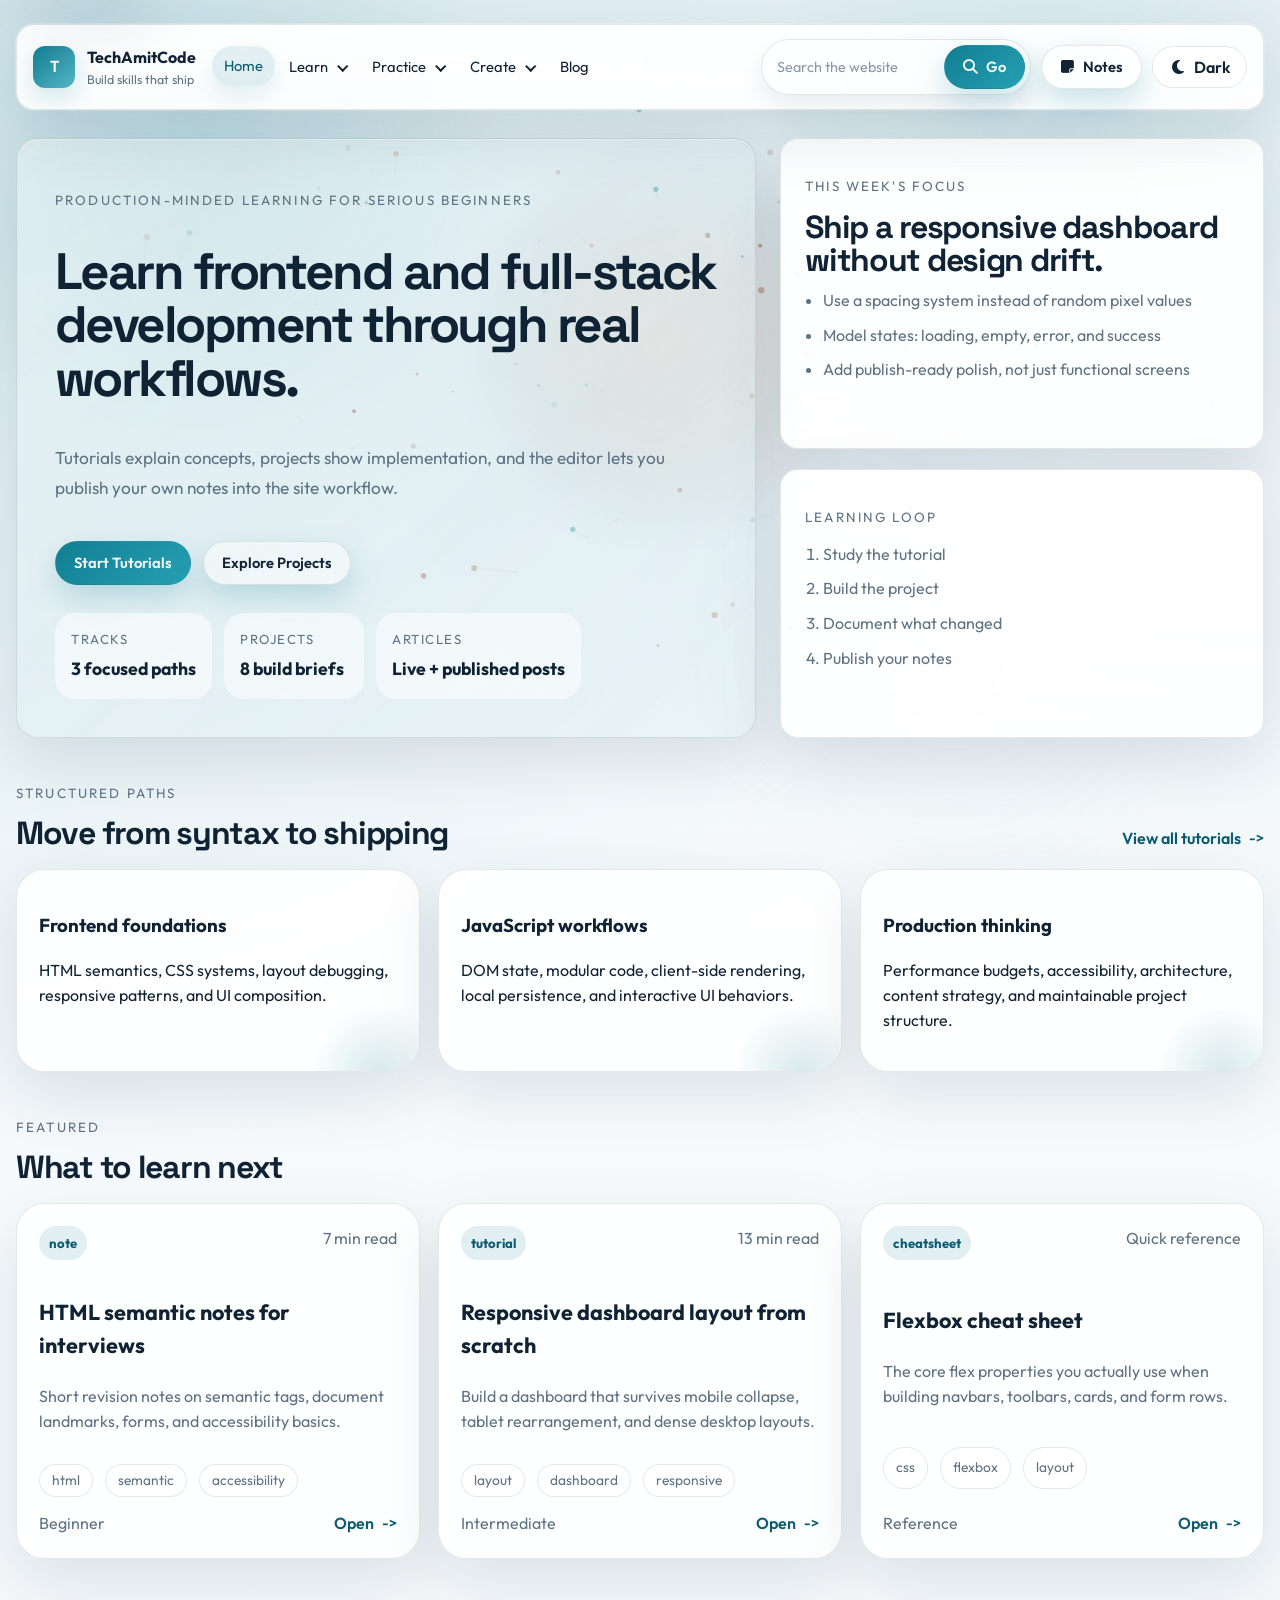
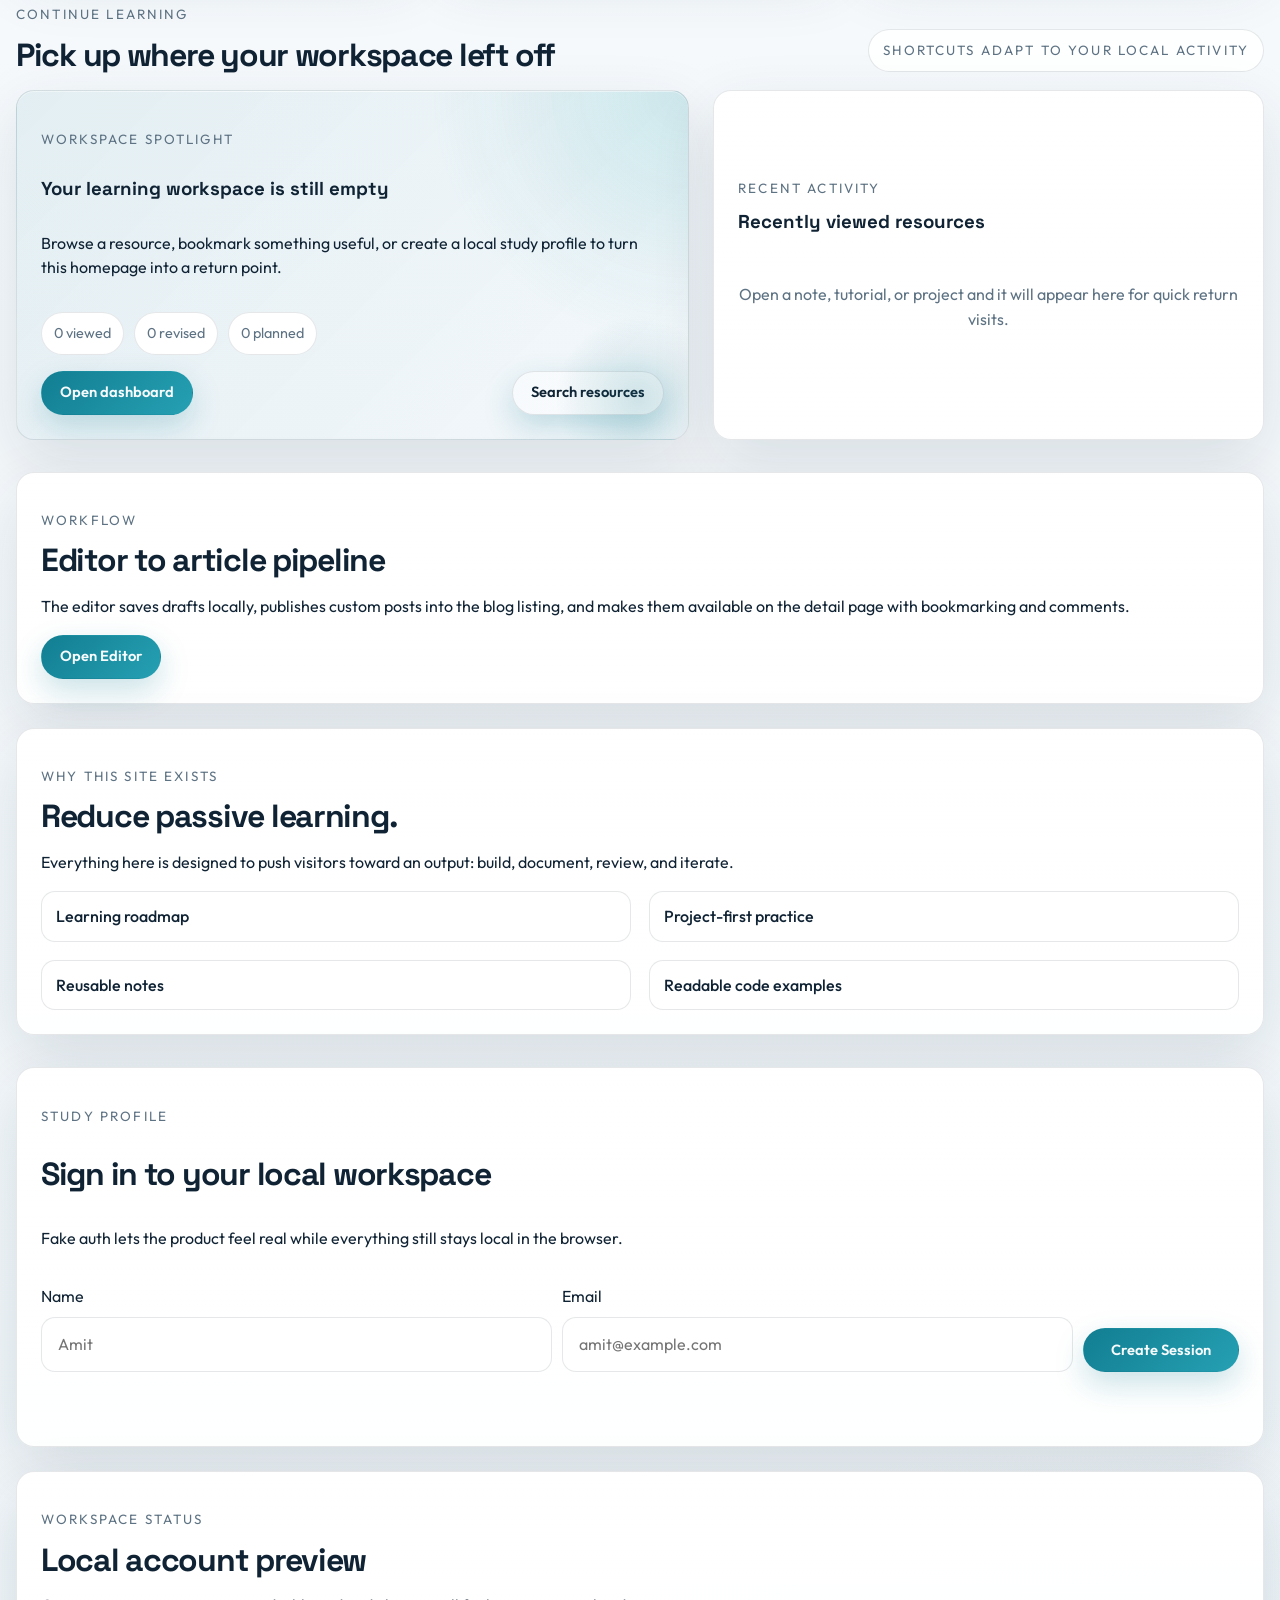
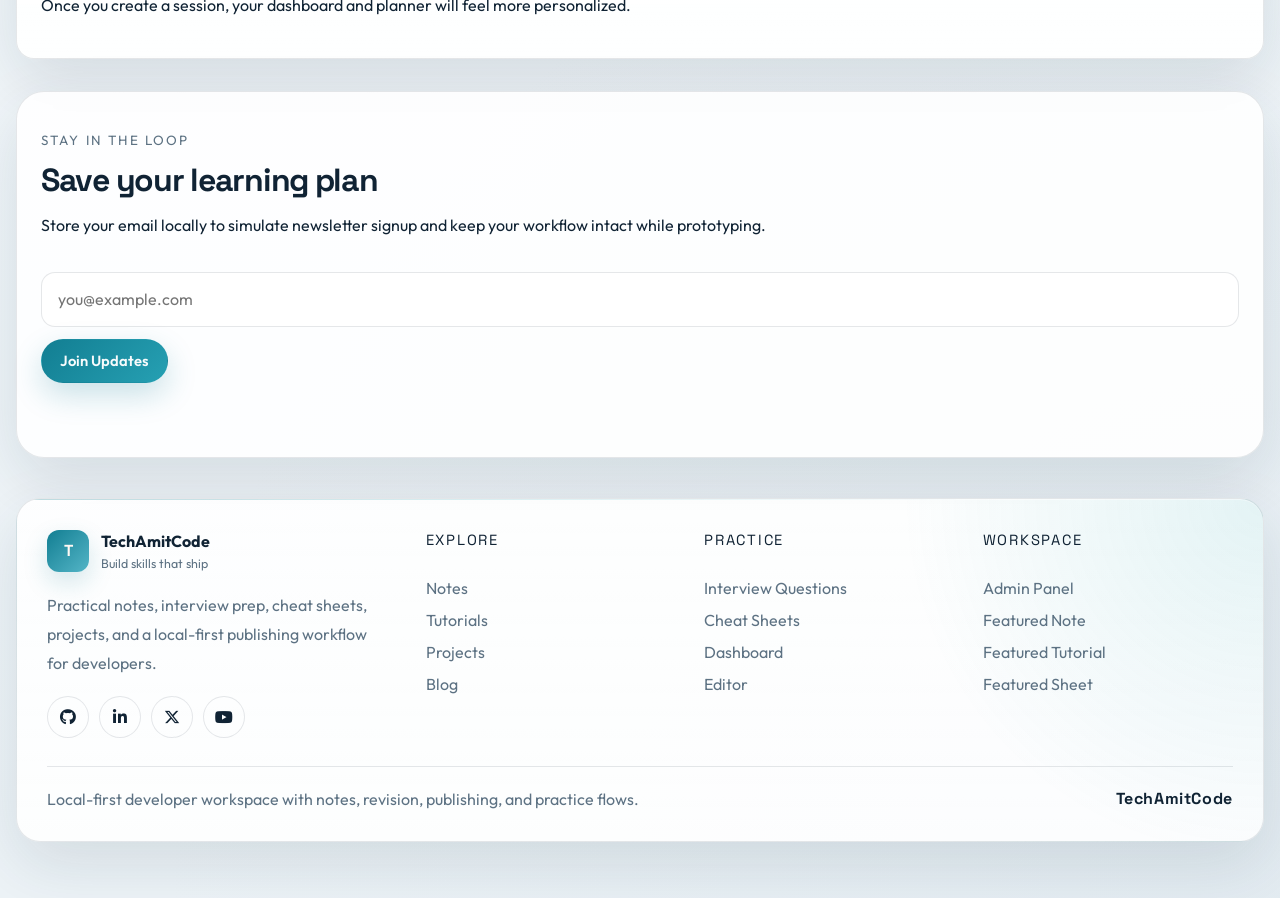
==== index.html @ ec41cb29 "update message" ====
<!DOCTYPE html>
<html lang="en">
<head>
  <meta charset="UTF-8">
  <meta name="viewport" content="width=device-width, initial-scale=1.0">
  <title>TechAmitCode | Practical Web Development Learning Hub</title>
  <meta
    name="description"
    content="TechAmitCode helps aspiring developers learn frontend and full-stack workflows through tutorials, production-style projects, and practical blog posts."
  >
  <meta name="color-scheme" content="light dark">
  <meta name="theme-color" content="#0f7c90">
  <meta property="og:site_name" content="TechAmitCode">
  <meta property="og:title" content="TechAmitCode | Practical Web Development Learning Hub">
  <meta property="og:description" content="TechAmitCode helps aspiring developers learn frontend and full-stack workflows through tutorials, production-style projects, and practical blog posts.">
  <meta property="og:type" content="website">
  <meta name="twitter:card" content="summary_large_image">
  <link rel="icon" type="image/svg+xml" href="favicon.svg">
  <link rel="preconnect" href="https://fonts.googleapis.com">
  <link rel="preconnect" href="https://fonts.gstatic.com" crossorigin>
  <link
    href="https://fonts.googleapis.com/css2?family=Outfit:wght@400;500;600;700;800&family=Space+Grotesk:wght@500;700&display=swap"
    rel="stylesheet"
  >
  <link rel="stylesheet" href="css/style.css">
</head>
<body data-page="home">
  <div class="home-aurora" aria-hidden="true"></div>
  <canvas class="home-particles" id="homeParticles" aria-hidden="true"></canvas>
  <div class="site-shell">
    <header class="site-header">
      <a class="brand" href="index.html">
        <span class="brand-mark">T</span>
        <span>
          <strong>TechAmitCode</strong>
          <small>Build skills that ship</small>
        </span>
      </a>

      <button class="nav-toggle" id="navToggle" type="button" aria-expanded="false" aria-controls="siteNav">
        <span></span>
        <span></span>
        <span></span>
      </button>

      <div class="nav-drawer">
        <nav class="site-nav" id="siteNav" aria-label="Primary">
          <a class="nav-link" href="index.html" data-nav="home">Home</a>
          <div class="nav-group" data-nav-group="learn">
            <button class="nav-parent" type="button" data-nav-parent="learn" aria-expanded="false">
              <span>Learn</span>
              <span class="nav-caret"></span>
            </button>
            <div class="nav-submenu">
              <a class="nav-sublink" href="notes.html" data-nav="notes">Notes</a>
              <a class="nav-sublink" href="tutorials.html" data-nav="tutorials">Tutorials</a>
              <a class="nav-sublink" href="cheatsheets.html" data-nav="cheatsheets">Cheat Sheets</a>
            </div>
          </div>
          <div class="nav-group" data-nav-group="practice">
            <button class="nav-parent" type="button" data-nav-parent="practice" aria-expanded="false">
              <span>Practice</span>
              <span class="nav-caret"></span>
            </button>
            <div class="nav-submenu">
              <a class="nav-sublink" href="interview.html" data-nav="interview">Interview</a>
              <a class="nav-sublink" href="projects.html" data-nav="projects">Projects</a>
            </div>
          </div>
          <div class="nav-group" data-nav-group="create">
            <button class="nav-parent" type="button" data-nav-parent="create" aria-expanded="false">
              <span>Create</span>
              <span class="nav-caret"></span>
            </button>
            <div class="nav-submenu">
              <a class="nav-sublink" href="writing.html" data-nav="editor">Editor</a>
            </div>
          </div>
          <a class="nav-link" href="blog.html" data-nav="blog">Blog</a>
        </nav>

        <form class="global-search" action="search.html" method="get" role="search">
          <input class="global-search-input" type="search" name="q" placeholder="Search the website" aria-label="Search entire website">
          <button class="button global-search-submit" type="submit">Search</button>
        </form>
        <div class="header-actions">
          <a class="button button-ghost" href="notes.html">Notes</a>
          <button class="theme-toggle" id="themeToggle" type="button" aria-label="Toggle color theme">Theme</button>
        </div>
      </div>
    </header>

    <main id="mainContent">
      <section class="hero-panel">
        <div class="hero-copy">
          <p class="eyebrow">Production-minded learning for serious beginners</p>
          <h1>Learn frontend and full-stack development through real workflows.</h1>
          <p class="hero-text">
            Tutorials explain concepts, projects show implementation, and the editor lets you publish your own notes into the site workflow.
          </p>
          <div class="hero-actions">
            <a class="button" href="tutorials.html">Start Tutorials</a>
            <a class="button button-ghost" href="projects.html">Explore Projects</a>
          </div>
          <dl class="hero-stats">
            <div>
              <dt>Tracks</dt>
              <dd>3 focused paths</dd>
            </div>
            <div>
              <dt>Projects</dt>
              <dd>8 build briefs</dd>
            </div>
            <div>
              <dt>Articles</dt>
              <dd>Live + published posts</dd>
            </div>
          </dl>
        </div>

        <aside class="hero-side">
          <div class="surface stack-sm">
            <p class="eyebrow">This week's focus</p>
            <h2>Ship a responsive dashboard without design drift.</h2>
            <ul class="check-list">
              <li>Use a spacing system instead of random pixel values</li>
              <li>Model states: loading, empty, error, and success</li>
              <li>Add publish-ready polish, not just functional screens</li>
            </ul>
          </div>
          <div class="surface timeline-card">
            <p class="eyebrow">Learning loop</p>
            <ol class="timeline">
              <li>Study the tutorial</li>
              <li>Build the project</li>
              <li>Document what changed</li>
              <li>Publish your notes</li>
            </ol>
          </div>
        </aside>
      </section>

      <section class="section">
        <div class="section-heading">
          <div>
            <p class="eyebrow">Structured paths</p>
            <h2>Move from syntax to shipping</h2>
          </div>
          <a class="text-link" href="tutorials.html">View all tutorials</a>
        </div>
        <div class="feature-grid">
          <article class="feature-card">
            <h3>Frontend foundations</h3>
            <p>HTML semantics, CSS systems, layout debugging, responsive patterns, and UI composition.</p>
          </article>
          <article class="feature-card">
            <h3>JavaScript workflows</h3>
            <p>DOM state, modular code, client-side rendering, local persistence, and interactive UI behaviors.</p>
          </article>
          <article class="feature-card">
            <h3>Production thinking</h3>
            <p>Performance budgets, accessibility, architecture, content strategy, and maintainable project structure.</p>
          </article>
        </div>
      </section>

      <section class="section">
        <div class="section-heading">
          <div>
            <p class="eyebrow">Featured</p>
            <h2>What to learn next</h2>
          </div>
        </div>
        <div class="content-grid" id="featuredContent"></div>
      </section>

      <section class="section workspace-section">
        <div class="section-heading">
          <div>
            <p class="eyebrow">Continue learning</p>
            <h2>Pick up where your workspace left off</h2>
          </div>
          <div class="status-pill">Shortcuts adapt to your local activity</div>
        </div>
        <div class="workspace-grid">
          <article class="surface workspace-spotlight" id="homeWorkspaceSpotlight">
            <p class="eyebrow">Workspace spotlight</p>
            <h3>Set up your study profile to unlock faster routes</h3>
            <p>Your recent views, saved resources, and revision plan will show up here after you start using the site.</p>
            <div class="hero-actions">
              <a class="button" href="dashboard.html">Open Dashboard</a>
              <a class="button button-ghost" href="search.html">Search Resources</a>
            </div>
          </article>
          <article class="surface workspace-list-panel">
            <div class="section-heading section-heading-compact">
              <div>
                <p class="eyebrow">Recent activity</p>
                <h3>Recently viewed resources</h3>
              </div>
            </div>
            <div class="resource-list" id="homeRecentList">
              <p class="empty-state">Open a note, tutorial, or project and it will appear here for quick return visits.</p>
            </div>
          </article>
        </div>
      </section>

      <section class="section split-panel">
        <div class="surface">
          <p class="eyebrow">Workflow</p>
          <h2>Editor to article pipeline</h2>
          <p>
            The editor saves drafts locally, publishes custom posts into the blog listing, and makes them available on the detail page with bookmarking and comments.
          </p>
          <a class="button" href="writing.html">Open Editor</a>
        </div>
        <div class="surface">
          <p class="eyebrow">Why this site exists</p>
          <h2>Reduce passive learning.</h2>
          <p>
            Everything here is designed to push visitors toward an output: build, document, review, and iterate.
          </p>
          <div class="mini-grid">
            <span>Learning roadmap</span>
            <span>Project-first practice</span>
            <span>Reusable notes</span>
            <span>Readable code examples</span>
          </div>
        </div>
      </section>

      <section class="section split-panel">
        <div class="surface auth-panel">
          <p class="eyebrow">Study profile</p>
          <h2>Sign in to your local workspace</h2>
          <p>Fake auth lets the product feel real while everything still stays local in the browser.</p>
          <form class="profile-form" id="authForm">
            <label>
              <span>Name</span>
              <input id="authNameInput" type="text" placeholder="Amit">
            </label>
            <label>
              <span>Email</span>
              <input id="authEmailInput" type="email" placeholder="amit@example.com">
            </label>
            <button class="button" type="submit">Create Session</button>
          </form>
          <p class="form-message" id="authMessage" aria-live="polite"></p>
        </div>

        <div class="surface" id="authSummaryCard">
          <p class="eyebrow">Workspace status</p>
          <h2>Local account preview</h2>
          <p>Once you create a session, your dashboard and planner will feel more personalized.</p>
        </div>
      </section>

      <section class="section">
        <div class="newsletter surface">
          <div>
            <p class="eyebrow">Stay in the loop</p>
            <h2>Save your learning plan</h2>
            <p>Store your email locally to simulate newsletter signup and keep your workflow intact while prototyping.</p>
          </div>
          <form id="newsletterForm" class="inline-form">
            <label class="sr-only" for="newsletterEmail">Email address</label>
            <input id="newsletterEmail" name="email" type="email" placeholder="you@example.com" required>
            <button class="button" type="submit">Join Updates</button>
          </form>
          <p class="form-message" id="newsletterMessage" aria-live="polite"></p>
        </div>
      </section>
    </main>

    <footer class="site-footer surface">
      <div class="footer-grid">
        <div class="footer-brand">
          <a class="brand" href="index.html">
            <span class="brand-mark">T</span>
            <span>
              <strong>TechAmitCode</strong>
              <small>Build skills that ship</small>
            </span>
          </a>
          <p>Practical notes, interview prep, cheat sheets, projects, and a local-first publishing workflow for developers.</p>
        </div>
        <div>
          <p class="footer-heading">Explore</p>
          <div class="footer-links">
            <a href="notes.html">Notes</a>
            <a href="tutorials.html">Tutorials</a>
            <a href="projects.html">Projects</a>
            <a href="blog.html">Blog</a>
          </div>
        </div>
        <div>
          <p class="footer-heading">Practice</p>
          <div class="footer-links">
            <a href="interview.html">Interview Questions</a>
            <a href="cheatsheets.html">Cheat Sheets</a>
            <a href="dashboard.html">Dashboard</a>
            <a href="writing.html">Editor</a>
          </div>
        </div>
        <div>
          <p class="footer-heading">Workspace</p>
          <div class="footer-links">
            <a href="admin.html">Admin Panel</a>
            <a href="content.html?type=note&slug=html-semantic-notes">Featured Note</a>
            <a href="content.html?type=tutorial&slug=css-architecture">Featured Tutorial</a>
            <a href="content.html?type=cheatsheet&slug=flexbox-cheatsheet">Featured Sheet</a>
          </div>
        </div>
      </div>
      <div class="footer-bottom">
        <p>Local-first developer workspace with notes, revision, publishing, and practice flows.</p>
        <p>TechAmitCode</p>
      </div>
    </footer>
  </div>

  <script src="script.js"></script>
</body>
</html>
---- css/style.css ----
:root {
  --bg: #edf3f7;
  --bg-strong: #fbfdff;
  --surface: rgba(255, 255, 255, 0.88);
  --surface-strong: #ffffff;
  --surface-border: rgba(18, 43, 58, 0.11);
  --text: #102334;
  --muted: #5d7283;
  --accent: #127e92;
  --accent-strong: #0a5c71;
  --accent-soft: rgba(18, 126, 146, 0.12);
  --shadow: 0 22px 64px rgba(20, 49, 64, 0.12);
  --radius-xl: 28px;
  --radius-lg: 20px;
  --radius-md: 14px;
  --radius-sm: 10px;
  --max-width: 1320px;
  --transition: 180ms ease;
  --transition-smooth: 280ms cubic-bezier(0.22, 1, 0.36, 1);
  --transition-slow: 420ms cubic-bezier(0.19, 1, 0.22, 1);
}

body[data-theme="dark"] {
  --bg: #071019;
  --bg-strong: #0b1622;
  --surface: rgba(12, 21, 33, 0.9);
  --surface-strong: #101b2a;
  --surface-border: rgba(120, 170, 208, 0.16);
  --text: #ecf5fb;
  --muted: #93a8bb;
  --accent: #56d1ee;
  --accent-strong: #ffb07b;
  --accent-soft: rgba(86, 209, 238, 0.14);
  --shadow: 0 26px 72px rgba(0, 0, 0, 0.5);
}

* {
  box-sizing: border-box;
}

html {
  scroll-behavior: smooth;
}

body {
  margin: 0;
  min-height: 100vh;
  font-family: "Outfit", sans-serif;
  line-height: 1.55;
  -webkit-font-smoothing: antialiased;
  text-rendering: optimizeLegibility;
  color: var(--text);
  background:
    radial-gradient(circle at top left, rgba(15, 124, 144, 0.17), transparent 28%),
    radial-gradient(circle at top right, rgba(110, 164, 182, 0.16), transparent 24%),
    radial-gradient(circle at bottom right, rgba(188, 206, 219, 0.2), transparent 26%),
    linear-gradient(180deg, var(--bg-strong), var(--bg));
  animation: pageFadeIn var(--transition-slow) both;
}

body.is-nav-open {
  overflow: hidden;
}

body.is-nav-open::after {
  content: "";
  position: fixed;
  inset: 0;
  z-index: 90;
  background: transparent;
  pointer-events: none;
}

body::before {
  content: "";
  position: fixed;
  inset: 0;
  pointer-events: none;
  background-image:
    linear-gradient(rgba(255, 255, 255, 0.04) 1px, transparent 1px),
    linear-gradient(90deg, rgba(255, 255, 255, 0.04) 1px, transparent 1px);
  background-size: 36px 36px;
  mask-image: radial-gradient(circle at center, black 38%, transparent 85%);
  opacity: 0.25;
}

a {
  color: inherit;
  text-decoration: none;
}

:focus-visible {
  outline: 3px solid rgba(44, 166, 178, 0.45);
  outline-offset: 3px;
}

button,
input,
select,
textarea {
  font: inherit;
}

button {
  cursor: pointer;
}

img {
  max-width: 100%;
  display: block;
}

.sr-only {
  position: absolute;
  width: 1px;
  height: 1px;
  padding: 0;
  margin: -1px;
  overflow: hidden;
  clip: rect(0, 0, 0, 0);
  white-space: nowrap;
  border: 0;
}

.skip-link {
  position: fixed;
  top: 16px;
  left: 16px;
  z-index: 160;
  padding: 12px 16px;
  border-radius: 999px;
  background: var(--accent);
  color: #fffaf5;
  box-shadow: var(--shadow);
  transform: translateY(-140%);
  transition: transform var(--transition);
}

.skip-link:focus {
  transform: translateY(0);
}

.site-notifications {
  position: fixed;
  top: 24px;
  right: 24px;
  z-index: 260;
  display: grid;
  gap: 12px;
  width: min(360px, calc(100vw - 32px));
  pointer-events: none;
}

.site-toast {
  display: grid;
  grid-template-columns: 10px minmax(0, 1fr) auto;
  align-items: center;
  gap: 12px;
  padding: 14px 14px 14px 12px;
  border-radius: 18px;
  border: 1px solid var(--surface-border);
  background:
    linear-gradient(180deg, rgba(255, 255, 255, 0.82), rgba(255, 255, 255, 0.62)),
    var(--surface);
  box-shadow: var(--shadow);
  backdrop-filter: blur(18px);
  opacity: 0;
  transform: translateY(-10px) scale(0.98);
  transition: opacity var(--transition-smooth), transform var(--transition-smooth);
  pointer-events: auto;
}

.site-toast.is-visible {
  opacity: 1;
  transform: translateY(0) scale(1);
}

.site-toast.is-leaving {
  opacity: 0;
  transform: translateY(-6px) scale(0.98);
}

.site-toast-indicator {
  width: 10px;
  height: 100%;
  min-height: 42px;
  border-radius: 999px;
  background: var(--accent);
  box-shadow: 0 0 18px rgba(18, 126, 146, 0.24);
}

.site-toast.is-success .site-toast-indicator {
  background: linear-gradient(180deg, #27d3b0, #149779);
  box-shadow: 0 0 18px rgba(39, 211, 176, 0.28);
}

.site-toast.is-error .site-toast-indicator {
  background: linear-gradient(180deg, #ff8c7d, #e35848);
  box-shadow: 0 0 18px rgba(227, 88, 72, 0.26);
}

.site-toast-copy {
  color: var(--text);
  font-weight: 600;
  line-height: 1.45;
}

.site-toast-close {
  width: 34px;
  height: 34px;
  border: 0;
  border-radius: 999px;
  background: rgba(18, 43, 58, 0.08);
  color: var(--muted);
  font-size: 1.1rem;
  transition: background var(--transition), color var(--transition), transform var(--transition);
}

.site-toast-close:hover,
.site-toast-close:focus-visible {
  background: rgba(18, 126, 146, 0.16);
  color: var(--accent-strong);
  transform: scale(1.03);
}

[data-state="success"] {
  color: #13866d;
}

[data-state="error"] {
  color: #d85b4c;
}

[data-state="info"] {
  color: var(--accent-strong);
}

body[data-theme="dark"] .site-toast {
  background:
    linear-gradient(180deg, rgba(13, 22, 34, 0.92), rgba(13, 22, 34, 0.82)),
    var(--surface);
  border-color: rgba(120, 170, 208, 0.18);
  box-shadow: 0 24px 70px rgba(0, 0, 0, 0.45);
}

body[data-theme="dark"] .site-toast-close {
  background: rgba(255, 255, 255, 0.06);
  color: #c5d7e5;
}

body[data-theme="dark"] [data-state="success"] {
  color: #52ddbd;
}

body[data-theme="dark"] [data-state="error"] {
  color: #ff9b89;
}

body[data-theme="dark"] [data-state="info"] {
  color: #85def4;
}

@media (max-width: 720px) {
  .site-notifications {
    top: 14px;
    right: 14px;
    left: 14px;
    width: auto;
  }

  .site-toast {
    grid-template-columns: 8px minmax(0, 1fr) auto;
    padding: 12px;
    border-radius: 16px;
  }
}

.site-shell {
  width: min(calc(100% - 32px), var(--max-width));
  margin: 0 auto;
  padding: 24px 0 56px;
  position: relative;
  z-index: 1;
}

.home-aurora,
.home-particles {
  position: fixed;
  inset: 0;
  pointer-events: none;
}

.home-aurora {
  z-index: -2;
  background:
    radial-gradient(circle at 16% 18%, rgba(17, 122, 139, 0.14), transparent 24%),
    radial-gradient(circle at 82% 14%, rgba(97, 185, 197, 0.14), transparent 22%),
    radial-gradient(circle at 74% 72%, rgba(141, 181, 196, 0.08), transparent 24%);
}

.home-particles {
  z-index: -1;
}

.site-header {
  position: sticky;
  top: 16px;
  z-index: 10;
  isolation: isolate;
  overflow: visible;
  display: grid;
  grid-template-columns: auto minmax(0, 1fr);
  align-items: center;
  gap: 16px;
  padding: 14px 16px;
  border: 1px solid var(--surface-border);
  border-radius: 18px;
  background:
    linear-gradient(180deg, rgba(255, 255, 255, 0.72), rgba(255, 255, 255, 0.42)),
    var(--surface);
  backdrop-filter: blur(18px);
  box-shadow: var(--shadow), 0 0 0 1px rgba(255, 255, 255, 0.3);
  transition: transform var(--transition-smooth), box-shadow var(--transition-smooth), border-color var(--transition-smooth), background var(--transition-smooth);
}

.site-header::after {
  content: "";
  position: absolute;
  inset: auto 18px 0;
  height: 1px;
  background: linear-gradient(90deg, transparent, rgba(255, 255, 255, 0.35), transparent);
  opacity: 0;
  transition: opacity var(--transition);
}

.site-header:hover {
  box-shadow: 0 26px 64px rgba(20, 49, 64, 0.16), 0 0 0 1px rgba(255, 255, 255, 0.34);
}

.site-header:hover::after {
  opacity: 1;
}

.brand {
  display: inline-flex;
  align-items: center;
  gap: 12px;
  min-width: 0;
  transition: transform var(--transition-smooth);
}

.brand-mark {
  width: 42px;
  height: 42px;
  display: grid;
  place-items: center;
  border-radius: 12px;
  background: linear-gradient(135deg, var(--accent), #54b5c7);
  color: #fff9f4;
  font-family: "Space Grotesk", sans-serif;
  font-weight: 700;
  box-shadow: 0 10px 24px rgba(17, 122, 139, 0.18);
  transition: transform var(--transition-smooth), box-shadow var(--transition-smooth), filter var(--transition-smooth);
}

.brand:hover {
  transform: translateY(-1px);
}

.brand:hover .brand-mark {
  transform: translateY(-1px) scale(1.03);
  box-shadow: 0 16px 32px rgba(17, 122, 139, 0.24);
  filter: saturate(1.06);
}

.brand strong,
.brand small {
  display: block;
}

.brand strong {
  font-size: 1rem;
}

.brand small {
  font-size: 0.78rem;
}

.brand small,
.eyebrow,
.status-pill,
.meta-row,
.card-meta,
.detail-meta {
  color: var(--muted);
}

.with-icon {
  display: inline-flex;
  align-items: center;
  gap: 10px;
}

.with-icon .fa-solid,
.with-icon .fa-regular,
.with-icon .fa-brands {
  width: 1.05em;
  text-align: center;
  flex-shrink: 0;
}

.nav-link .fa-solid,
.nav-parent .fa-solid,
.nav-sublink .fa-solid {
  color: var(--accent-strong);
}

.footer-heading.with-icon .fa-solid,
.footer-links a .fa-solid,
.header-actions a .fa-solid,
.global-search-submit .fa-solid,
.theme-toggle .fa-solid {
  color: currentColor;
}

.site-nav {
  display: flex;
  justify-content: flex-start;
  align-items: center;
  gap: 2px;
  flex-wrap: nowrap;
  min-width: 0;
}

.nav-drawer {
  flex: 1 1 auto;
  min-width: 0;
  display: grid;
  grid-template-columns: minmax(0, 1fr) minmax(210px, 270px) auto;
  align-items: center;
  gap: 10px;
  position: relative;
}

.nav-link,
.nav-parent,
.nav-sublink {
  padding: 9px 12px;
  min-height: 40px;
  font-size: 0.92rem;
  border-radius: 999px;
  color: inherit;
  text-decoration: none;
  transition: background var(--transition), color var(--transition), transform var(--transition);
}

.nav-link,
.nav-parent {
  display: inline-flex;
  align-items: center;
  gap: 10px;
  background: transparent;
  border: 0;
  position: relative;
}

.nav-link:hover,
.nav-link.is-active,
.nav-group.is-active > .nav-parent,
.nav-group:hover > .nav-parent {
  background:
    radial-gradient(circle at top center, rgba(255, 255, 255, 0.14), transparent 72%),
    var(--accent-soft);
  color: var(--accent-strong);
  transform: translateY(-1px);
  box-shadow:
    inset 0 1px 0 rgba(255, 255, 255, 0.2),
    0 10px 20px rgba(15, 124, 144, 0.1);
}

.nav-group {
  position: relative;
  z-index: 2;
}

.nav-caret {
  width: 8px;
  height: 8px;
  border-right: 2px solid currentColor;
  border-bottom: 2px solid currentColor;
  transform: rotate(45deg) translateY(-1px);
  transition: transform var(--transition);
}

.nav-group:hover .nav-caret,
.nav-group.is-open .nav-caret,
.nav-group.is-active .nav-caret {
  transform: rotate(225deg) translateY(-1px);
}

.nav-submenu {
  position: absolute;
  top: calc(100% + 10px);
  left: 0;
  min-width: 220px;
  padding: 12px;
  border: 1px solid var(--surface-border);
  border-radius: 20px;
  background: var(--bg-strong);
  box-shadow: 0 22px 50px rgba(20, 14, 10, 0.14);
  display: grid;
  gap: 6px;
  opacity: 0;
  visibility: hidden;
  transform: translateY(10px);
  transition: opacity var(--transition), transform var(--transition), visibility var(--transition);
}

.nav-group:hover .nav-submenu,
.nav-group.is-open .nav-submenu {
  opacity: 1;
  visibility: visible;
  transform: translateY(0);
}

.nav-sublink {
  display: block;
  border-radius: 14px;
  position: relative;
}

.nav-sublink:hover,
.nav-sublink.is-active {
  background:
    radial-gradient(circle at top center, rgba(255, 255, 255, 0.12), transparent 72%),
    var(--accent-soft);
  color: var(--accent-strong);
  box-shadow:
    inset 0 1px 0 rgba(255, 255, 255, 0.16),
    0 8px 16px rgba(15, 124, 144, 0.08);
}

.header-actions {
  display: flex;
  align-items: center;
  gap: 10px;
  flex-shrink: 0;
  justify-self: end;
}

.global-search {
  flex: 0 1 250px;
  min-width: 170px;
  display: flex;
  align-items: center;
  gap: 6px;
  padding: 5px;
  border: 1px solid var(--surface-border);
  border-radius: 999px;
  background: rgba(255, 255, 255, 0.12);
  box-shadow:
    inset 0 1px 0 rgba(255, 255, 255, 0.24),
    0 10px 24px rgba(31, 57, 73, 0.09);
}

.brand,
.site-nav,
.global-search,
.header-actions {
  min-width: 0;
}

.global-search:focus-within {
  border-color: rgba(44, 166, 178, 0.35);
  box-shadow:
    0 0 0 3px rgba(44, 166, 178, 0.1),
    0 10px 26px rgba(36, 27, 20, 0.08);
}

.global-search-input {
  min-width: 0;
  flex: 1 1 auto;
  height: 34px;
  padding: 0 8px 0 10px;
  border: 0;
  background: transparent;
  box-shadow: none;
  font-size: 0.9rem;
  color: var(--text);
}

.global-search-input:focus {
  transform: none;
  border-color: transparent;
}

.global-search-input::placeholder {
  color: rgba(90, 113, 131, 0.72);
}

.global-search-submit {
  min-height: 34px;
  padding: 0 12px;
  flex-shrink: 0;
  font-size: 0.82rem;
  letter-spacing: 0.01em;
  box-shadow: none;
  border-radius: 999px;
}

.nav-toggle,
.theme-toggle,
.bookmark-button {
  display: inline-flex;
  align-items: center;
  justify-content: center;
  gap: 8px;
  border: 1px solid var(--surface-border);
  background: var(--surface-strong);
  color: var(--text);
  border-radius: 999px;
  font-weight: 600;
  line-height: 1;
  transition: transform var(--transition), background var(--transition), color var(--transition), border-color var(--transition), box-shadow var(--transition), opacity var(--transition);
}

.nav-toggle {
  display: none;
  width: 46px;
  height: 46px;
  padding: 0;
  position: relative;
  place-items: center;
  overflow: hidden;
}

.nav-toggle span {
  position: absolute;
  left: 50%;
  display: block;
  width: 18px;
  height: 2.5px;
  border-radius: 999px;
  background: currentColor;
  transform-origin: center;
  transition: transform var(--transition), opacity var(--transition), width var(--transition), background var(--transition);
}

.nav-toggle span:nth-child(1) {
  transform: translate(-50%, -7px);
}

.nav-toggle span:nth-child(2) {
  width: 14px;
  transform: translate(-50%, 0);
}

.nav-toggle span:nth-child(3) {
  transform: translate(-50%, 7px);
}

.nav-toggle:hover span:nth-child(2),
.nav-toggle:focus-visible span:nth-child(2) {
  width: 18px;
}

.nav-toggle.is-open span:nth-child(1) {
  transform: translate(-50%, 0) rotate(45deg);
}

.nav-toggle.is-open span:nth-child(2) {
  opacity: 0;
  transform: translate(-50%, 0) scaleX(0.2);
}

.nav-toggle.is-open span:nth-child(3) {
  transform: translate(-50%, 0) rotate(-45deg);
}

.theme-toggle,
.bookmark-button {
  min-height: 42px;
  padding: 0 16px;
}

.theme-toggle:hover,
.bookmark-button:hover,
.nav-toggle:hover {
  transform: translateY(-1px);
  background: var(--accent-soft);
}

.bookmark-button.is-saved {
  background: var(--accent);
  color: #fffaf5;
  border-color: transparent;
}

.button,
.button-ghost {
  display: inline-flex;
  align-items: center;
  justify-content: center;
  gap: 8px;
  min-height: 44px;
  padding: 0 18px;
  border-radius: 999px;
  border: 1px solid transparent;
  font-weight: 600;
  font-size: 0.92rem;
  line-height: 1;
  white-space: nowrap;
  transition: transform var(--transition), background var(--transition), color var(--transition), border-color var(--transition), box-shadow var(--transition), opacity var(--transition);
}

.button {
  background: linear-gradient(135deg, var(--accent), #26a0b3);
  color: #f7fbfc;
  box-shadow: 0 12px 30px rgba(15, 124, 144, 0.22);
}

.button:hover {
  transform: translateY(-1px);
  background: linear-gradient(135deg, #2ca6b2, var(--accent-strong));
  color: #ffffff;
  box-shadow: 0 16px 32px rgba(15, 124, 144, 0.25);
}

.button-ghost {
  border-color: var(--surface-border);
  background: rgba(255, 255, 255, 0.44);
  color: var(--text);
}

.button-ghost:hover {
  transform: translateY(-1px);
  background: var(--accent-soft);
  border-color: rgba(15, 124, 144, 0.18);
}

.button:focus-visible,
.button-ghost:focus-visible,
.theme-toggle:focus-visible,
.bookmark-button:focus-visible,
.nav-toggle:focus-visible,
.global-search-submit:focus-visible {
  outline: none;
  box-shadow:
    0 0 0 3px rgba(44, 166, 178, 0.16),
    0 10px 24px rgba(15, 124, 144, 0.16);
}

.button:disabled,
.button-ghost:disabled,
.theme-toggle:disabled,
.bookmark-button:disabled,
.nav-toggle:disabled {
  opacity: 0.58;
  cursor: not-allowed;
  transform: none;
  box-shadow: none;
}

.header-actions .button-ghost,
.header-actions .theme-toggle {
  color: var(--text);
}

.section {
  margin-top: 32px;
}

.section-tight {
  margin-top: 18px;
}

.section-heading {
  display: flex;
  align-items: end;
  justify-content: space-between;
  gap: 16px;
  margin-bottom: 18px;
}

body:not([data-page="home"]) main.section > .section-heading:first-child {
  margin-bottom: 24px;
  padding: 26px 28px;
  align-items: flex-start;
  border: 1px solid var(--surface-border);
  border-radius: calc(var(--radius-xl) + 4px);
  background:
    radial-gradient(circle at top right, rgba(44, 166, 178, 0.13), transparent 30%),
    linear-gradient(135deg, rgba(15, 124, 144, 0.09), rgba(255, 255, 255, 0.35));
  box-shadow: var(--shadow), inset 0 1px 0 rgba(255, 255, 255, 0.55);
}

.section-heading h1,
.section-heading h2,
.hero-copy h1,
.surface h2,
.surface h3 {
  margin: 0;
  line-height: 1.05;
  font-family: "Space Grotesk", sans-serif;
}

.section-heading h1,
.hero-copy h1 {
  font-size: clamp(2.5rem, 4vw, 4.7rem);
  letter-spacing: -0.05em;
}

.section-heading h2,
.surface h2 {
  font-size: clamp(1.5rem, 2.5vw, 2.4rem);
  letter-spacing: -0.04em;
}

.eyebrow,
.status-pill {
  font-size: 0.84rem;
  text-transform: uppercase;
  letter-spacing: 0.16em;
}

.status-pill {
  display: inline-flex;
  align-items: center;
  gap: 8px;
  padding: 10px 14px;
  border-radius: 999px;
  background: var(--surface);
  border: 1px solid var(--surface-border);
}

.text-link {
  color: var(--accent-strong);
  font-weight: 600;
  transition: color var(--transition-smooth), transform var(--transition-smooth);
}

.text-link kbd {
  display: inline-flex;
  align-items: center;
  justify-content: center;
  min-width: 1.8em;
  min-height: 1.8em;
  margin-left: 8px;
  padding: 0 0.45em;
  border-radius: 999px;
  border: 1px solid var(--surface-border);
  background: var(--surface);
  color: var(--muted);
  font-size: 0.78rem;
  font-family: "Space Grotesk", sans-serif;
}

.surface {
  padding: 24px;
  border-radius: 18px;
  border: 1px solid var(--surface-border);
  background:
    linear-gradient(180deg, rgba(255, 255, 255, 0.7), rgba(255, 255, 255, 0.42)),
    var(--surface);
  backdrop-filter: blur(18px);
  box-shadow: var(--shadow), inset 0 1px 0 rgba(255, 255, 255, 0.42);
  position: relative;
  transition: transform var(--transition-smooth), box-shadow var(--transition-smooth), border-color var(--transition-smooth), background var(--transition-smooth);
}

.surface::before {
  content: "";
  position: absolute;
  inset: 0 0 auto;
  height: 1px;
  background: linear-gradient(90deg, transparent, rgba(255, 255, 255, 0.45), transparent);
  opacity: 0.7;
  pointer-events: none;
  transition: opacity var(--transition-smooth);
}

.surface:hover {
  transform: translateY(-2px);
  box-shadow: 0 26px 60px rgba(20, 49, 64, 0.15), inset 0 1px 0 rgba(255, 255, 255, 0.5);
}

.surface:hover::before {
  opacity: 1;
}

.stack-sm > * + * {
  margin-top: 14px;
}

.hero-panel,
.split-panel,
.editor-layout,
.detail-layout {
  display: grid;
  gap: 24px;
}

.hero-panel {
  grid-template-columns: 1.3fr 0.85fr;
  align-items: stretch;
  margin-top: 28px;
}

.hero-copy,
.hero-side {
  display: grid;
  gap: 20px;
}

.hero-copy {
  padding: 38px;
  border-radius: 22px;
  background:
    linear-gradient(140deg, rgba(255, 255, 255, 0.54), rgba(255, 255, 255, 0.2)),
    linear-gradient(135deg, rgba(15, 124, 144, 0.12), rgba(103, 185, 203, 0.1));
  border: 1px solid var(--surface-border);
  box-shadow: var(--shadow), inset 0 1px 0 rgba(255, 255, 255, 0.5);
}

.hero-text {
  max-width: 62ch;
  color: var(--muted);
  font-size: 1.08rem;
  line-height: 1.75;
}

.hero-actions,
.hero-stats,
.inline-form,
.filter-panel,
.editor-actions,
.field-grid,
.tag-row,
.meta-row {
  display: flex;
  gap: 12px;
  flex-wrap: wrap;
}

.hero-stats {
  margin: 8px 0 0;
}

.hero-stats div {
  min-width: 140px;
  padding: 16px;
  border-radius: var(--radius-lg);
  background: rgba(255, 255, 255, 0.52);
  border: 0;
}

body[data-theme="dark"] .site-header {
  background:
    linear-gradient(180deg, rgba(255, 255, 255, 0.03), rgba(255, 255, 255, 0.01)),
    var(--surface);
  box-shadow: var(--shadow), 0 0 0 1px rgba(90, 228, 255, 0.06);
}

body[data-theme="dark"] .global-search {
  background:
    linear-gradient(180deg, rgba(16, 28, 34, 0.9), rgba(16, 28, 34, 0.78)),
    rgba(255, 255, 255, 0.08);
  box-shadow:
    inset 0 1px 0 rgba(255, 255, 255, 0.06),
    0 8px 24px rgba(8, 17, 26, 0.18);
}

body[data-theme="dark"] .global-search-input {
  color: #eaf7ff;
}

body[data-theme="dark"] .global-search-input::placeholder {
  color: rgba(208, 227, 236, 0.72);
}

body[data-theme="dark"] .button {
  background: linear-gradient(135deg, var(--accent), var(--accent-strong));
  color: #081018;
  box-shadow: 0 10px 28px rgba(90, 228, 255, 0.2);
}

body[data-theme="dark"] .button:hover {
  background: linear-gradient(135deg, var(--accent-strong), var(--accent));
  color: #081018;
}

body[data-theme="dark"] .button-ghost {
  background: rgba(255, 255, 255, 0.03);
  border-color: rgba(120, 170, 208, 0.16);
}

body[data-theme="dark"] main.section > .section-heading:first-child {
  background:
    radial-gradient(circle at top right, rgba(73, 220, 255, 0.14), transparent 30%),
    linear-gradient(135deg, rgba(255, 176, 123, 0.08), rgba(255, 255, 255, 0.02));
  box-shadow: var(--shadow), inset 0 1px 0 rgba(255, 255, 255, 0.04);
}

body[data-theme="dark"] .surface {
  background: var(--surface);
  box-shadow: var(--shadow), 0 0 0 1px rgba(90, 228, 255, 0.04);
}

body[data-theme="dark"] .hero-copy {
  background:
    linear-gradient(140deg, rgba(255, 255, 255, 0.05), rgba(255, 255, 255, 0.01)),
    linear-gradient(135deg, rgba(86, 209, 238, 0.12), rgba(255, 176, 123, 0.08));
  box-shadow: var(--shadow), 0 0 40px rgba(73, 220, 255, 0.08);
}

body[data-theme="dark"] .hero-stats div {
  background: rgba(255, 255, 255, 0.03);
  border: 1px solid rgba(90, 228, 255, 0.08);
}

.hero-stats dt {
  font-size: 0.82rem;
  text-transform: uppercase;
  letter-spacing: 0.12em;
  color: var(--muted);
}

.hero-stats dd {
  margin: 6px 0 0;
  font-weight: 700;
  font-size: 1.1rem;
}

.timeline,
.check-list {
  padding-left: 18px;
  margin: 0;
  color: var(--muted);
}

.timeline li,
.check-list li {
  margin: 10px 0;
}

.feature-grid,
.content-grid,
.mini-grid {
  display: grid;
  gap: 18px;
}

.feature-grid {
  grid-template-columns: repeat(3, minmax(0, 1fr));
}

.feature-card,
.content-card {
  position: relative;
  overflow: hidden;
  min-height: 100%;
}

.feature-card::after,
.content-card::after {
  content: "";
  position: absolute;
  inset: auto -10% -40% auto;
  width: 160px;
  height: 160px;
  border-radius: 999px;
  background: radial-gradient(circle, rgba(17, 122, 139, 0.16), transparent 60%);
}

.feature-card,
.content-card,
.preview-panel,
.editor-panel,
.filter-panel,
.newsletter,
.comments-panel,
.mock-card,
.flashcard-card,
.progress-item,
.resource-link,
.question-card,
.metric-card {
  background: var(--surface);
  border: 1px solid var(--surface-border);
  border-radius: var(--radius-xl);
  box-shadow: var(--shadow);
}

.feature-card,
.content-card {
  padding: 22px;
  transition: transform var(--transition-smooth), box-shadow var(--transition-smooth), border-color var(--transition-smooth), background var(--transition-smooth);
}

.preview-panel,
.editor-panel,
.comments-panel,
.mock-card,
.flashcard-card,
.progress-item,
.question-card,
.metric-card {
  position: relative;
  overflow: hidden;
}

.preview-panel::after,
.editor-panel::after,
.comments-panel::after,
.mock-card::after,
.flashcard-card::after,
.progress-item::after,
.question-card::after,
.metric-card::after {
  content: "";
  position: absolute;
  inset: auto -14% -38% auto;
  width: 150px;
  height: 150px;
  border-radius: 999px;
  background: radial-gradient(circle, rgba(44, 166, 178, 0.1), transparent 62%);
  pointer-events: none;
}

.feature-card:hover,
.content-card:hover,
.question-card:hover,
.resource-link:hover,
.metric-card:hover,
.progress-item:hover,
.planner-day:hover {
  transform: translateY(-4px);
  border-color: rgba(17, 122, 139, 0.2);
  box-shadow: 0 28px 64px rgba(20, 49, 64, 0.18);
}

.content-grid {
  grid-template-columns: repeat(3, minmax(0, 1fr));
}

.content-card {
  display: grid;
  gap: 14px;
}

.content-card h3 {
  font-size: 1.35rem;
}

.card-top,
.preview-header,
.detail-meta {
  display: flex;
  align-items: flex-start;
  justify-content: space-between;
  gap: 16px;
}

.card-type {
  display: inline-flex;
  padding: 7px 10px;
  border-radius: 999px;
  background: var(--accent-soft);
  color: var(--accent-strong);
  font-size: 0.82rem;
  font-weight: 700;
}

.card-excerpt,
.preview-excerpt,
.detail-summary,
.article-body,
.empty-state,
.form-message {
  color: var(--muted);
}

.card-footer {
  display: flex;
  align-items: center;
  justify-content: space-between;
  gap: 12px;
  margin-top: auto;
}

.card-link {
  color: var(--accent-strong);
  font-weight: 600;
}

.card-link,
.text-link {
  display: inline-flex;
  align-items: center;
  gap: 8px;
  transition: color var(--transition-smooth), transform var(--transition-smooth);
  position: relative;
}

.card-link::before,
.text-link::before {
  content: "";
  position: absolute;
  left: 0;
  bottom: -2px;
  width: 100%;
  height: 1.5px;
  border-radius: 999px;
  background: currentColor;
  transform: scaleX(0);
  transform-origin: left;
  opacity: 0.7;
  transition: transform var(--transition-smooth), opacity var(--transition-smooth);
}

.card-link::after,
.text-link::after {
  content: "->";
  font-size: 0.9em;
  transition: transform var(--transition);
}

.card-link:hover::after,
.text-link:hover::after,
.card-link:focus-visible::after,
.text-link:focus-visible::after {
  transform: translateX(3px);
}

.card-link:hover,
.text-link:hover {
  transform: translateX(2px);
}

.card-link:hover::before,
.card-link:focus-visible::before,
.text-link:hover::before,
.text-link:focus-visible::before {
  transform: scaleX(1);
}

.mini-grid {
  grid-template-columns: repeat(2, minmax(0, 1fr));
}

.mini-grid span {
  padding: 12px 14px;
  border-radius: var(--radius-md);
  background: var(--surface-strong);
  border: 1px solid var(--surface-border);
  font-weight: 500;
  transition: transform var(--transition-smooth), border-color var(--transition-smooth), box-shadow var(--transition-smooth), background var(--transition-smooth);
}

.mini-grid span:hover {
  transform: translateY(-2px);
  border-color: rgba(15, 124, 144, 0.2);
  box-shadow: 0 16px 28px rgba(20, 49, 64, 0.1);
}

.newsletter {
  display: grid;
  gap: 18px;
  align-items: center;
}

.site-footer {
  margin-top: 40px;
  padding: 30px;
  overflow: hidden;
  background:
    radial-gradient(circle at top right, rgba(44, 166, 178, 0.12), transparent 28%),
    linear-gradient(180deg, rgba(255, 255, 255, 0.08), rgba(255, 255, 255, 0.02)),
    var(--surface);
  border-radius: 24px;
}

.site-footer::after {
  content: "";
  position: absolute;
  inset: 0 auto auto 0;
  width: 100%;
  height: 1px;
  background: linear-gradient(90deg, rgba(17, 122, 139, 0.28), rgba(97, 185, 197, 0.22), transparent 80%);
  pointer-events: none;
}

.footer-grid {
  display: grid;
  grid-template-columns: minmax(0, 1.4fr) repeat(3, minmax(160px, 1fr));
  gap: 28px;
  align-items: start;
}

.footer-brand {
  display: grid;
  gap: 18px;
  padding-right: 22px;
}

.footer-brand p {
  margin: 0;
  max-width: 40ch;
  color: var(--muted);
  line-height: 1.8;
}

.footer-social {
  display: flex;
  flex-wrap: wrap;
  gap: 10px;
}

.footer-social a {
  display: inline-flex;
  align-items: center;
  justify-content: center;
  width: 42px;
  height: 42px;
  border-radius: 999px;
  border: 1px solid var(--surface-border);
  background: rgba(255, 255, 255, 0.04);
  color: var(--text);
  transition: transform var(--transition-smooth), border-color var(--transition-smooth), background var(--transition-smooth), color var(--transition-smooth), box-shadow var(--transition-smooth);
}

.footer-social a:hover,
.footer-social a:focus-visible {
  transform: translateY(-2px);
  border-color: rgba(44, 166, 178, 0.32);
  background: var(--accent-soft);
  color: var(--accent-strong);
  box-shadow: 0 16px 24px rgba(20, 49, 64, 0.14);
}

.footer-heading {
  margin: 0 0 14px;
  color: var(--text);
  font-family: "Space Grotesk", sans-serif;
  font-size: 0.92rem;
  letter-spacing: 0.12em;
  text-transform: uppercase;
}

.footer-grid > div:not(.footer-brand) {
  display: grid;
  gap: 10px;
  align-content: start;
}

.footer-links {
  display: grid;
  gap: 8px;
}

.footer-links a,
.footer-grid > div:not(.footer-brand) > a {
  display: inline-block;
  width: fit-content;
  max-width: 100%;
  color: var(--muted);
  line-height: 1.5;
  transition: color var(--transition-smooth), letter-spacing var(--transition-smooth), transform var(--transition-smooth);
  position: relative;
}

.footer-links a::before,
.footer-grid > div:not(.footer-brand) > a::before {
  content: "";
  position: absolute;
  left: 0;
  bottom: -2px;
  width: 100%;
  height: 1.5px;
  border-radius: 999px;
  background: currentColor;
  transform: scaleX(0);
  transform-origin: left;
  opacity: 0.72;
  transition: transform var(--transition-smooth), opacity var(--transition-smooth);
}

.footer-links a:hover,
.footer-links a:focus-visible,
.footer-grid > div:not(.footer-brand) > a:hover,
.footer-grid > div:not(.footer-brand) > a:focus-visible {
  color: var(--accent-strong);
  transform: translateX(2px);
  letter-spacing: 0.01em;
}

.footer-links a:hover::before,
.footer-links a:focus-visible::before,
.footer-grid > div:not(.footer-brand) > a:hover::before,
.footer-grid > div:not(.footer-brand) > a:focus-visible::before {
  transform: scaleX(1);
}

.footer-bottom {
  margin-top: 28px;
  padding-top: 20px;
  border-top: 1px solid var(--surface-border);
  display: flex;
  align-items: center;
  justify-content: space-between;
  gap: 14px;
}

.footer-bottom p,
.footer-bottom a {
  margin: 0;
  color: var(--muted);
}

.footer-bottom p:last-child,
.footer-bottom a:last-child {
  color: var(--text);
  font-family: "Space Grotesk", sans-serif;
  font-weight: 700;
  letter-spacing: 0.04em;
}

.workspace-section {
  position: relative;
}

.workspace-grid {
  display: grid;
  grid-template-columns: 1.1fr 0.9fr;
  gap: 24px;
}

.workspace-spotlight,
.workspace-list-panel {
  display: grid;
  gap: 16px;
}

.workspace-spotlight {
  overflow: hidden;
  background:
    radial-gradient(circle at top right, rgba(44, 166, 178, 0.18), transparent 34%),
    linear-gradient(135deg, rgba(17, 122, 139, 0.08), rgba(255, 255, 255, 0.04));
}

.workspace-spotlight::after {
  content: "";
  position: absolute;
  inset: auto -40px -50px auto;
  width: 180px;
  height: 180px;
  border-radius: 999px;
  background: radial-gradient(circle, rgba(17, 122, 139, 0.18), transparent 65%);
  pointer-events: none;
}

.section-heading-compact {
  margin-bottom: 0;
}

.progress-badge-row {
  display: flex;
  gap: 10px;
  flex-wrap: wrap;
}

.progress-badge {
  display: inline-flex;
  align-items: center;
  padding: 9px 12px;
  border-radius: 999px;
  border: 1px solid var(--surface-border);
  background: var(--surface-strong);
  color: var(--muted);
  font-size: 0.9rem;
}

.resource-link-row {
  display: flex;
  align-items: center;
  justify-content: space-between;
  gap: 12px;
}

.resource-link-row .button-ghost {
  flex-shrink: 0;
}

.inline-form {
  align-items: center;
}

.template-tools,
.mock-status,
.mock-actions,
.profile-form {
  display: flex;
  gap: 10px;
  flex-wrap: wrap;
  align-items: end;
}

.profile-form > .button,
.profile-form > .button-ghost {
  flex: 0 0 auto;
  align-self: end;
  min-width: 156px;
  padding-inline: 20px;
}

.editor-helper {
  margin: 12px 0 0;
  color: var(--muted);
}

input,
select,
textarea {
  width: 100%;
  padding: 14px 16px;
  color: var(--text);
  background: var(--surface-strong);
  border: 1px solid var(--surface-border);
  border-radius: var(--radius-md);
  outline: none;
  transition: border-color var(--transition-smooth), transform var(--transition-smooth), box-shadow var(--transition-smooth), background var(--transition-smooth);
}

input:focus,
select:focus,
textarea:focus {
  border-color: var(--accent);
  transform: translateY(-1px);
  box-shadow: 0 0 0 3px rgba(44, 166, 178, 0.12);
}

input:hover,
select:hover,
textarea:hover {
  border-color: rgba(15, 124, 144, 0.22);
}

textarea {
  resize: vertical;
}

.filter-panel {
  padding: 18px;
  align-items: center;
  justify-content: space-between;
  gap: 16px;
  background:
    linear-gradient(180deg, rgba(255, 255, 255, 0.08), rgba(255, 255, 255, 0.02)),
    var(--surface);
}

.search-field {
  flex: 1 1 280px;
  min-width: 0;
}

.filter-chips {
  display: flex;
  gap: 10px;
  flex-wrap: wrap;
}

.chip {
  padding: 10px 14px;
  border: 1px solid var(--surface-border);
  border-radius: 999px;
  background: rgba(255, 255, 255, 0.2);
  color: var(--muted);
  transition: background var(--transition-smooth), color var(--transition-smooth), border-color var(--transition-smooth), transform var(--transition-smooth), box-shadow var(--transition-smooth);
}

.chip:hover,
.chip:focus-visible {
  transform: translateY(-1px);
  border-color: rgba(235, 109, 47, 0.25);
  color: var(--accent-strong);
  box-shadow: 0 10px 18px rgba(20, 49, 64, 0.08);
}

.chip.is-active {
  background: var(--accent-soft);
  color: var(--accent-strong);
}

.editor-layout {
  grid-template-columns: 1.1fr 0.9fr;
  align-items: start;
}

.editor-studio {
  display: grid;
  gap: 26px;
}

.editor-hero {
  display: grid;
  grid-template-columns: minmax(0, 1.2fr) minmax(280px, 0.8fr);
  gap: 24px;
  align-items: start;
  padding: 34px;
  background:
    radial-gradient(circle at top right, rgba(44, 166, 178, 0.16), transparent 28%),
    linear-gradient(135deg, rgba(255, 255, 255, 0.58), rgba(255, 255, 255, 0.22)),
    var(--surface);
}

.editor-hero-copy,
.editor-hero-meta,
.publish-sidebar,
.writer-shell {
  display: grid;
  gap: 18px;
}

.editor-hero-copy h1 {
  margin: 0;
  max-width: 12ch;
  font-size: clamp(2.7rem, 4.4vw, 4.6rem);
  letter-spacing: -0.06em;
  line-height: 0.96;
}

.editor-hero-meta {
  align-content: start;
}

.editor-workspace {
  display: grid;
  grid-template-columns: minmax(0, 1.18fr) minmax(320px, 0.82fr);
  gap: 24px;
  align-items: start;
}

.writer-shell {
  padding: 30px;
  background:
    radial-gradient(circle at top right, rgba(44, 166, 178, 0.14), transparent 26%),
    linear-gradient(180deg, rgba(255, 255, 255, 0.52), rgba(255, 255, 255, 0.22)),
    var(--surface);
}

.writer-header,
.editor-section-head {
  display: flex;
  align-items: start;
  justify-content: space-between;
  gap: 16px;
}

.writer-header h2,
.editor-section-head h3 {
  margin: 0;
  font-family: "Space Grotesk", sans-serif;
  letter-spacing: -0.03em;
}

.writer-status {
  display: inline-flex;
  align-items: center;
  padding: 9px 12px;
  border-radius: 999px;
  background: rgba(15, 124, 144, 0.1);
  border: 1px solid rgba(15, 124, 144, 0.14);
  color: var(--accent-strong);
  font-size: 0.84rem;
  font-weight: 700;
  letter-spacing: 0.04em;
  text-transform: uppercase;
}

.writer-form {
  gap: 20px;
}

.editor-section-card {
  display: grid;
  gap: 16px;
  padding: 20px;
  border-radius: calc(var(--radius-lg) + 2px);
  border: 1px solid var(--surface-border);
  background:
    radial-gradient(circle at top right, rgba(44, 166, 178, 0.08), transparent 28%),
    linear-gradient(180deg, rgba(255, 255, 255, 0.22), rgba(255, 255, 255, 0.08)),
    var(--surface-strong);
  box-shadow: inset 0 1px 0 rgba(255, 255, 255, 0.46);
}

.editor-title-field input {
  font-size: clamp(1.1rem, 2vw, 1.35rem);
  font-weight: 600;
}

.template-ribbon {
  justify-content: flex-end;
}

.writer-toolbar {
  display: flex;
  flex-wrap: wrap;
  gap: 10px;
  padding: 14px;
  border-radius: calc(var(--radius-lg) - 4px);
  border: 1px solid var(--surface-border);
  background:
    linear-gradient(180deg, rgba(255, 255, 255, 0.22), rgba(255, 255, 255, 0.1)),
    var(--surface-strong);
  box-shadow: inset 0 1px 0 rgba(255, 255, 255, 0.4);
  align-items: center;
}

.editor-tool-button {
  min-width: 42px;
  padding-inline: 0;
  background: rgba(255, 255, 255, 0.74);
  color: var(--accent-strong);
  border-color: rgba(18, 43, 58, 0.1);
}

.editor-tool-button:hover,
.editor-tool-button:focus-visible {
  background: rgba(15, 124, 144, 0.12);
}

.editor-tool-select,
.editor-tool-color {
  display: inline-flex;
  align-items: center;
  gap: 8px;
  min-height: 40px;
  padding: 0 12px;
  border-radius: 999px;
  border: 1px solid var(--surface-border);
  background: rgba(255, 255, 255, 0.56);
  color: var(--accent-strong);
  box-shadow: inset 0 1px 0 rgba(255, 255, 255, 0.35);
}

.editor-tool-select select,
.editor-tool-color input {
  width: auto;
  min-height: 0;
  padding: 0;
  border: 0;
  background: transparent;
  box-shadow: none;
}

.editor-tool-select select {
  color: var(--text);
  font-family: "Space Grotesk", sans-serif;
  font-size: 0.9rem;
  font-weight: 600;
}

.editor-tool-color input {
  width: 28px;
  height: 28px;
  cursor: pointer;
}

.writer-editor-shell {
  border: 1px solid var(--surface-border);
  border-radius: calc(var(--radius-lg) + 6px);
  background:
    linear-gradient(180deg, rgba(255, 255, 255, 0.32), rgba(255, 255, 255, 0.08)),
    var(--surface-strong);
  overflow: hidden;
  box-shadow:
    inset 0 1px 0 rgba(255, 255, 255, 0.52),
    0 22px 40px rgba(20, 49, 64, 0.08);
  transition: border-color var(--transition-smooth), box-shadow var(--transition-smooth), transform var(--transition-smooth);
}

.writer-editor-shell:hover {
  border-color: rgba(15, 124, 144, 0.2);
}

.writer-editor-shell:focus-within {
  border-color: rgba(15, 124, 144, 0.28);
  box-shadow:
    inset 0 1px 0 rgba(255, 255, 255, 0.56),
    0 0 0 4px rgba(44, 166, 178, 0.08),
    0 24px 42px rgba(20, 49, 64, 0.1);
  transform: translateY(-1px);
}

.writer-editor {
  min-height: 360px;
  padding: 24px 26px;
  outline: none;
  line-height: 1.9;
  font-size: 1.08rem;
  font-family: Georgia, "Times New Roman", serif;
  letter-spacing: 0.01em;
  color: var(--text);
}

.writer-editor:empty::before {
  content: attr(data-placeholder);
  color: rgba(90, 113, 131, 0.72);
}

.writer-editor h2,
.writer-editor h3,
.writer-editor p,
.writer-editor ul,
.writer-editor ol,
.writer-editor blockquote,
.writer-editor figure {
  margin: 0 0 1em;
}

.writer-editor p {
  max-width: 70ch;
}

.writer-editor img {
  border-radius: calc(var(--radius-lg) + 2px);
}

.writer-main-field textarea,
#postContentInput {
  min-height: 360px;
  font-size: 1rem;
  line-height: 1.8;
}

#postCodeInput {
  min-height: 180px;
}

.writer-actions {
  padding-top: 4px;
}

.publish-sidebar {
  position: sticky;
  top: 108px;
  padding: 26px;
  background:
    radial-gradient(circle at top right, rgba(255, 170, 84, 0.12), transparent 30%),
    linear-gradient(180deg, rgba(255, 255, 255, 0.34), rgba(255, 255, 255, 0.12)),
    var(--surface);
}

.editor-side-block {
  display: grid;
  gap: 14px;
  padding: 18px;
  border-radius: calc(var(--radius-lg) - 2px);
  border: 1px solid var(--surface-border);
  background:
    linear-gradient(180deg, rgba(255, 255, 255, 0.18), rgba(255, 255, 255, 0.06)),
    var(--surface-strong);
}

.editor-checklist {
  margin: 0;
}

.preview-stack {
  gap: 16px;
}

.preview-stack .tag-row {
  gap: 8px;
}

.preview-stack .tag-row span {
  padding: 6px 10px;
  border-radius: 999px;
  font-size: 0.78rem;
  line-height: 1.1;
  min-height: 0;
}

body[data-theme="dark"] .writer-shell {
  background:
    radial-gradient(circle at top right, rgba(86, 209, 238, 0.12), transparent 26%),
    linear-gradient(180deg, rgba(255, 255, 255, 0.03), rgba(255, 255, 255, 0.01)),
    var(--surface);
}

body[data-theme="dark"] .editor-section-card,
body[data-theme="dark"] .editor-side-block,
body[data-theme="dark"] .publish-sidebar {
  background:
    linear-gradient(180deg, rgba(255, 255, 255, 0.04), rgba(255, 255, 255, 0.015)),
    var(--surface-strong);
  border-color: rgba(120, 170, 208, 0.14);
  box-shadow: inset 0 1px 0 rgba(255, 255, 255, 0.03);
}

body[data-theme="dark"] .writer-toolbar,
body[data-theme="dark"] .writer-editor-shell {
  background:
    linear-gradient(180deg, rgba(255, 255, 255, 0.06), rgba(255, 255, 255, 0.015)),
    #111b29;
  border-color: rgba(120, 170, 208, 0.15);
}

body[data-theme="dark"] .editor-tool-button,
body[data-theme="dark"] .editor-tool-select,
body[data-theme="dark"] .editor-tool-color {
  background: rgba(255, 255, 255, 0.045);
  color: #b8d8e8;
  border-color: rgba(120, 170, 208, 0.12);
  box-shadow: inset 0 1px 0 rgba(255, 255, 255, 0.03);
}

body[data-theme="dark"] .editor-tool-button:hover,
body[data-theme="dark"] .editor-tool-button:focus-visible {
  background: rgba(86, 209, 238, 0.12);
  color: var(--text);
}

body[data-theme="dark"] .editor-tool-select select {
  color: #eef6fb;
}

body[data-theme="dark"] .writer-editor {
  color: #edf4f8;
  font-family: Georgia, "Times New Roman", serif;
}

body[data-theme="dark"] .writer-editor-shell {
  box-shadow:
    inset 0 1px 0 rgba(255, 255, 255, 0.04),
    0 22px 42px rgba(0, 0, 0, 0.24);
}

body[data-theme="dark"] .writer-editor:empty::before {
  color: rgba(160, 179, 194, 0.78);
}

body[data-theme="dark"] .writer-status {
  background: rgba(86, 209, 238, 0.1);
  border-color: rgba(86, 209, 238, 0.18);
  color: #a8ecfb;
}

body[data-theme="dark"] .code-block {
  background: #08111c;
  color: #99f1ff;
  border-color: rgba(120, 170, 208, 0.14);
  box-shadow: inset 0 1px 0 rgba(255, 255, 255, 0.03);
}

body[data-theme="dark"] .tag-row span,
body[data-theme="dark"] .preview-stack .tag-row span {
  background: rgba(255, 255, 255, 0.04);
  border-color: rgba(120, 170, 208, 0.14);
  color: #b7cad8;
}

body[data-theme="dark"] .question-card,
body[data-theme="dark"] .mock-card,
body[data-theme="dark"] .flashcard-card {
  background:
    radial-gradient(circle at top right, rgba(86, 209, 238, 0.16), transparent 28%),
    linear-gradient(180deg, rgba(17, 28, 42, 0.9), rgba(10, 18, 29, 0.88)),
    var(--surface);
  border-color: rgba(120, 170, 208, 0.18);
  box-shadow: 0 26px 60px rgba(0, 0, 0, 0.42);
}

body[data-theme="dark"] .question-answer,
body[data-theme="dark"] .mock-answer {
  background:
    linear-gradient(180deg, rgba(255, 255, 255, 0.04), rgba(255, 255, 255, 0.01)),
    rgba(4, 10, 18, 0.4);
  border-color: rgba(120, 170, 208, 0.12);
  color: #b8cad8;
}

body[data-theme="dark"] .mcq-option {
  background:
    linear-gradient(180deg, rgba(255, 255, 255, 0.04), rgba(255, 255, 255, 0.01)),
    rgba(4, 10, 18, 0.4);
  border-color: rgba(120, 170, 208, 0.12);
}

body[data-theme="dark"] .mcq-option-button {
  background:
    linear-gradient(180deg, rgba(255, 255, 255, 0.04), rgba(255, 255, 255, 0.01)),
    rgba(4, 10, 18, 0.4);
  border-color: rgba(120, 170, 208, 0.12);
  color: #e7f1f7;
}

body[data-theme="dark"] .mcq-option.is-correct {
  background:
    linear-gradient(180deg, rgba(86, 209, 238, 0.16), rgba(86, 209, 238, 0.05)),
    rgba(4, 10, 18, 0.44);
  border-color: rgba(86, 209, 238, 0.2);
}

body[data-theme="dark"] .mcq-option-button.is-correct {
  background:
    linear-gradient(180deg, rgba(86, 209, 238, 0.16), rgba(86, 209, 238, 0.05)),
    rgba(4, 10, 18, 0.44);
  border-color: rgba(86, 209, 238, 0.2);
}

body[data-theme="dark"] .mcq-option-button.is-wrong {
  background:
    linear-gradient(180deg, rgba(255, 140, 125, 0.16), rgba(255, 140, 125, 0.05)),
    rgba(4, 10, 18, 0.44);
  border-color: rgba(255, 140, 125, 0.2);
}

body[data-theme="dark"] .mcq-option-key {
  background: rgba(86, 209, 238, 0.14);
  color: #e6f8ff;
}

body[data-theme="dark"] .mock-status .status-pill {
  background:
    linear-gradient(180deg, rgba(255, 255, 255, 0.07), rgba(255, 255, 255, 0.03)),
    var(--surface-strong);
  border-color: rgba(120, 170, 208, 0.16);
  color: #dff6ff;
}

body[data-theme="dark"] #mockRevealAnswer {
  background:
    linear-gradient(180deg, rgba(255, 255, 255, 0.08), rgba(255, 255, 255, 0.03)),
    var(--surface-strong);
}

body[data-theme="dark"] #mockWrongButton {
  color: #ffafa4;
  border-color: rgba(255, 140, 125, 0.18);
}

body[data-theme="dark"] #mockCorrectButton {
  color: #f4fbff;
  border-color: rgba(86, 209, 238, 0.2);
}

body[data-theme="dark"] .article-body blockquote,
body[data-theme="dark"] .article-preview blockquote {
  background: rgba(86, 209, 238, 0.08);
  border-left-color: var(--accent);
}

body[data-theme="dark"] .article-body code,
body[data-theme="dark"] .article-preview code {
  background: rgba(86, 209, 238, 0.1);
  color: #9de7f8;
}

body[data-theme="dark"] .detail-main-premium {
  background:
    radial-gradient(circle at top right, rgba(86, 209, 238, 0.12), transparent 26%),
    linear-gradient(180deg, rgba(255, 255, 255, 0.03), rgba(255, 255, 255, 0.01)),
    var(--surface);
}

body[data-theme="dark"] .detail-meta-stack,
body[data-theme="dark"] .detail-side-card,
body[data-theme="dark"] .comments-panel-premium {
  background:
    linear-gradient(180deg, rgba(255, 255, 255, 0.04), rgba(255, 255, 255, 0.015)),
    var(--surface-strong);
  border-color: rgba(120, 170, 208, 0.14);
}

body[data-theme="dark"] .detail-hero-copy {
  border-bottom-color: rgba(120, 170, 208, 0.1);
}

body[data-theme="dark"] .detail-summary {
  color: #b7cad8;
}

.editor-stats {
  display: grid;
  grid-template-columns: repeat(2, minmax(0, 1fr));
  gap: 12px;
}

.editor-stats .progress-badge {
  justify-content: space-between;
  min-height: 62px;
  padding: 14px 16px;
  font-size: 0.82rem;
  letter-spacing: 0.08em;
  text-transform: uppercase;
}

.editor-stats .progress-badge strong {
  color: var(--text);
  font-size: 1.2rem;
  letter-spacing: 0;
  text-transform: none;
}

.preview-stack .article-preview {
  max-height: 420px;
  overflow: auto;
  padding-right: 8px;
}

.article-body h2,
.article-preview h2 {
  margin: 1.2em 0 0.5em;
  font-size: clamp(1.5rem, 2vw, 2rem);
  letter-spacing: -0.04em;
}

.article-body h3,
.article-preview h3 {
  margin: 1.1em 0 0.5em;
  font-size: clamp(1.15rem, 1.6vw, 1.45rem);
  letter-spacing: -0.03em;
}

.article-body ul,
.article-body ol,
.article-preview ul,
.article-preview ol {
  margin: 1em 0;
  padding-left: 1.4rem;
}

.article-body li + li,
.article-preview li + li {
  margin-top: 0.45em;
}

.article-body blockquote,
.article-preview blockquote {
  margin: 1.2em 0;
  padding: 14px 18px;
  border-left: 4px solid var(--accent);
  border-radius: 0 16px 16px 0;
  background: rgba(15, 124, 144, 0.08);
  color: var(--text);
  font-size: 1.02rem;
}

.article-body hr.article-divider,
.article-preview hr.article-divider {
  margin: 1.6em 0;
  border: 0;
  height: 1px;
  background: linear-gradient(90deg, transparent, rgba(15, 124, 144, 0.4), transparent);
}

.article-body code,
.article-preview code {
  padding: 0.16em 0.45em;
  border-radius: 999px;
  background: rgba(15, 124, 144, 0.12);
  color: var(--accent-strong);
  font-family: Consolas, "Courier New", monospace;
  font-size: 0.92em;
}

.article-body a,
.article-preview a {
  color: var(--accent-strong);
  text-decoration: underline;
  text-decoration-thickness: 1.5px;
  text-underline-offset: 0.16em;
}

.article-image {
  display: grid;
  gap: 10px;
  margin: 1.3em 0;
}

.article-image img {
  width: 100%;
  border-radius: calc(var(--radius-lg) + 2px);
  border: 1px solid var(--surface-border);
  box-shadow: 0 20px 36px rgba(20, 49, 64, 0.12);
}

.article-image figcaption {
  color: var(--muted);
  font-size: 0.9rem;
  text-align: center;
}

.rich-accent {
  color: var(--accent-strong);
  font-weight: 700;
}

.rich-highlight {
  padding: 0.1em 0.32em;
  border-radius: 0.45em;
  background: rgba(255, 170, 84, 0.24);
}

.rich-serif {
  font-family: "Space Grotesk", sans-serif;
  letter-spacing: -0.02em;
}

.rich-mono {
  font-family: Consolas, "Courier New", monospace;
  font-size: 0.94em;
  color: var(--accent-strong);
}

.editor-library {
  margin-top: 8px;
}

.editor-library-card {
  display: grid;
  gap: 14px;
}

.editor-library-actions {
  display: flex;
  flex-wrap: wrap;
  gap: 10px;
  align-items: center;
}

.editor-library-meta {
  display: flex;
  flex-wrap: wrap;
  gap: 10px;
  align-items: center;
}

.editor-library-actions .button {
  flex: 1 1 120px;
}

.editor-panel,
.preview-panel {
  padding: 24px;
}

.editor-form,
.comment-form {
  display: grid;
  gap: 16px;
}

.editor-form > .button,
.editor-form > .button-ghost {
  justify-self: start;
  width: auto;
  min-width: 180px;
}

.field-grid {
  align-items: start;
}

.field-grid label,
.editor-form label,
.comment-form label {
  flex: 1 1 240px;
  display: grid;
  gap: 8px;
}

.article-preview,
.article-body {
  line-height: 1.75;
}

.article-body p + p {
  margin-top: 16px;
}

.code-block {
  margin: 0;
  padding: 18px;
  overflow: auto;
  border-radius: var(--radius-lg);
  background: #07111b;
  color: #83f3ff;
  border: 1px solid rgba(90, 228, 255, 0.14);
  font-family: Consolas, "Courier New", monospace;
  font-size: 0.94rem;
}

.tag-row span {
  display: inline-flex;
  align-items: center;
  justify-content: center;
  width: fit-content;
  max-width: 100%;
  padding: 8px 12px;
  border-radius: 999px;
  background: var(--surface-strong);
  border: 1px solid var(--surface-border);
  color: var(--muted);
  font-size: 0.86rem;
  line-height: 1.1;
  white-space: nowrap;
}

.detail-layout {
  grid-template-columns: 1.1fr 0.55fr;
  align-items: start;
  gap: 24px;
}

.detail-main,
.detail-side {
  display: grid;
  gap: 18px;
}

.detail-main {
  padding: 30px;
}

.detail-main-premium {
  background:
    radial-gradient(circle at top right, rgba(44, 166, 178, 0.12), transparent 26%),
    linear-gradient(180deg, rgba(255, 255, 255, 0.56), rgba(255, 255, 255, 0.24)),
    var(--surface);
}

.detail-hero-copy {
  display: grid;
  gap: 14px;
  padding-bottom: 10px;
  border-bottom: 1px solid rgba(18, 43, 58, 0.08);
}

.detail-meta-stack {
  display: grid;
  gap: 14px;
  padding: 16px 18px;
  border-radius: calc(var(--radius-lg) + 2px);
  border: 1px solid var(--surface-border);
  background:
    linear-gradient(180deg, rgba(255, 255, 255, 0.26), rgba(255, 255, 255, 0.08)),
    var(--surface-strong);
}

.detail-reading-shell {
  padding: 8px 2px 2px;
}

.detail-body,
.article-body,
.article-preview {
  max-width: 72ch;
}

.detail-actions,
.question-actions {
  display: flex;
  gap: 10px;
  flex-wrap: wrap;
  justify-content: flex-end;
}

.button-small {
  min-height: 36px;
  padding: 0 12px;
  font-size: 0.82rem;
  letter-spacing: 0.01em;
}

.button-small.is-success {
  background: var(--accent-soft);
  border-color: transparent;
  color: var(--accent-strong);
}

.detail-main h1 {
  font-size: clamp(2.1rem, 3vw, 3.5rem);
  letter-spacing: -0.05em;
  margin: 0;
  max-width: 14ch;
  font-family: "Space Grotesk", sans-serif;
}

.detail-summary {
  max-width: 62ch;
  font-size: 1.08rem;
  line-height: 1.8;
}

.detail-side .surface + .surface {
  margin-top: 18px;
}

.detail-side-premium {
  position: sticky;
  top: 108px;
}

.detail-side-card {
  background:
    linear-gradient(180deg, rgba(255, 255, 255, 0.22), rgba(255, 255, 255, 0.08)),
    var(--surface);
}

.related-list {
  display: grid;
  gap: 12px;
}

.related-item {
  padding: 14px;
  border-radius: var(--radius-md);
  background: var(--surface-strong);
  border: 1px solid var(--surface-border);
  transition: transform var(--transition-smooth), border-color var(--transition-smooth), box-shadow var(--transition-smooth);
}

.related-item:hover,
.related-item:focus-within {
  transform: translateY(-2px);
  border-color: rgba(15, 124, 144, 0.18);
  box-shadow: 0 16px 28px rgba(20, 49, 64, 0.1);
}

.resource-list,
.question-list {
  display: grid;
  gap: 14px;
}

.resource-link,
.question-card,
.metric-card {
  border: 1px solid var(--surface-border);
  background: var(--surface-strong);
  border-radius: var(--radius-lg);
}

.resource-link {
  display: grid;
  gap: 4px;
  padding: 14px 16px;
  transition: transform var(--transition), border-color var(--transition), box-shadow var(--transition);
}

.resource-link strong,
.related-item strong {
  transition: color var(--transition-smooth);
}

.resource-link:hover strong,
.resource-link:focus-visible strong,
.related-item:hover strong,
.related-item:focus-within strong {
  color: var(--accent-strong);
}

.resource-link.is-static {
  cursor: default;
}

.resource-link strong,
.metric-card strong {
  font-size: 1rem;
}

.resource-link span,
.metric-card span {
  color: var(--muted);
}

.detail-comments-wrap {
  margin-top: 10px;
}

.comments-panel-premium {
  background:
    radial-gradient(circle at top right, rgba(255, 176, 123, 0.08), transparent 28%),
    linear-gradient(180deg, rgba(255, 255, 255, 0.4), rgba(255, 255, 255, 0.14)),
    var(--surface);
}

.comments-panel-premium .section-heading {
  margin-bottom: 12px;
}

.comments-panel-premium .comment-form {
  padding-top: 6px;
}

.comments-panel-premium .comment-form > .button {
  justify-self: start;
}

.question-card {
  padding: 24px;
  background:
    radial-gradient(circle at top right, rgba(44, 166, 178, 0.12), transparent 28%),
    linear-gradient(180deg, rgba(255, 255, 255, 0.52), rgba(255, 255, 255, 0.18)),
    var(--surface);
  border-color: rgba(18, 43, 58, 0.12);
  box-shadow: 0 24px 54px rgba(17, 42, 59, 0.1);
}

.question-card h3,
.metric-card strong {
  margin: 0;
}

.question-head {
  display: grid;
  grid-template-columns: minmax(0, 1fr) auto;
  gap: 18px;
  align-items: flex-start;
}

.question-head > div:first-child {
  display: grid;
  gap: 10px;
}

.question-card .card-excerpt {
  max-width: 64ch;
}

.question-card .tag-row {
  margin-top: 16px;
}

.mcq-options {
  display: grid;
  gap: 10px;
  margin: 12px 0 4px;
}

.mcq-options.is-interactive {
  margin-top: 14px;
}

.mcq-option {
  display: grid;
  grid-template-columns: auto minmax(0, 1fr);
  align-items: center;
  gap: 12px;
  padding: 13px 14px;
  border-radius: 16px;
  border: 1px solid rgba(18, 43, 58, 0.09);
  background:
    linear-gradient(180deg, rgba(255, 255, 255, 0.42), rgba(255, 255, 255, 0.14)),
    rgba(255, 255, 255, 0.18);
}

.mcq-option.is-correct {
  border-color: rgba(18, 126, 146, 0.22);
  background:
    linear-gradient(180deg, rgba(18, 126, 146, 0.18), rgba(18, 126, 146, 0.06)),
    rgba(255, 255, 255, 0.2);
}

.mcq-option-key {
  display: inline-grid;
  place-items: center;
  width: 34px;
  height: 34px;
  border-radius: 999px;
  background: rgba(18, 126, 146, 0.14);
  color: var(--accent-strong);
  font-weight: 700;
}

.mcq-option-button {
  display: grid;
  grid-template-columns: auto minmax(0, 1fr);
  align-items: center;
  gap: 12px;
  width: 100%;
  padding: 13px 14px;
  border-radius: 16px;
  border: 1px solid rgba(18, 43, 58, 0.09);
  background:
    linear-gradient(180deg, rgba(255, 255, 255, 0.42), rgba(255, 255, 255, 0.14)),
    rgba(255, 255, 255, 0.18);
  color: var(--text);
  text-align: left;
  transition: transform var(--transition), border-color var(--transition), box-shadow var(--transition), background var(--transition);
}

.mcq-option-button:hover,
.mcq-option-button:focus-visible {
  transform: translateY(-1px);
  border-color: rgba(18, 126, 146, 0.18);
  box-shadow: 0 12px 24px rgba(17, 42, 59, 0.08);
}

.mcq-option-button.is-selected,
.mcq-option-button.is-correct,
.mcq-option-button.is-wrong {
  color: var(--text);
}

.mcq-option-button.is-correct {
  border-color: rgba(18, 126, 146, 0.24);
  background:
    linear-gradient(180deg, rgba(18, 126, 146, 0.18), rgba(18, 126, 146, 0.06)),
    rgba(255, 255, 255, 0.2);
}

.mcq-option-button.is-wrong {
  border-color: rgba(214, 92, 76, 0.24);
  background:
    linear-gradient(180deg, rgba(214, 92, 76, 0.16), rgba(214, 92, 76, 0.05)),
    rgba(255, 255, 255, 0.2);
}

.mcq-feedback {
  margin: 8px 0 0;
  font-weight: 600;
}

.question-answer {
  margin-top: 18px;
  padding: 18px 18px 16px;
  border-radius: calc(var(--radius-lg) - 2px);
  color: var(--muted);
  border: 1px solid rgba(18, 43, 58, 0.08);
  background:
    linear-gradient(180deg, rgba(255, 255, 255, 0.34), rgba(255, 255, 255, 0.08)),
    rgba(255, 255, 255, 0.18);
}

.question-answer p + p {
  margin-top: 12px;
}

.mock-panel {
  display: grid;
  gap: 20px;
  background:
    radial-gradient(circle at top right, rgba(44, 166, 178, 0.14), transparent 24%),
    linear-gradient(180deg, rgba(255, 255, 255, 0.48), rgba(255, 255, 255, 0.16)),
    var(--surface);
}

.mock-card,
.flashcard-card,
.progress-item {
  padding: 22px;
}

.flashcard-panel,
.auth-panel,
.planner-panel {
  display: grid;
  gap: 18px;
}

.mock-card h3,
.progress-meta strong {
  margin: 0;
}

.mock-status {
  display: flex;
  flex-wrap: wrap;
  gap: 10px;
}

.mock-status .status-pill {
  min-height: 40px;
  padding-inline: 16px;
  border-radius: 999px;
  background:
    linear-gradient(180deg, rgba(255, 255, 255, 0.7), rgba(255, 255, 255, 0.34)),
    var(--surface-strong);
  border: 1px solid rgba(18, 43, 58, 0.08);
  color: var(--accent-strong);
  font-weight: 700;
  letter-spacing: 0.01em;
}

.mock-card,
.flashcard-card {
  background:
    radial-gradient(circle at top right, rgba(44, 166, 178, 0.12), transparent 30%),
    linear-gradient(180deg, rgba(255, 255, 255, 0.52), rgba(255, 255, 255, 0.18)),
    var(--surface);
  border: 1px solid rgba(18, 43, 58, 0.12);
  box-shadow: 0 24px 54px rgba(17, 42, 59, 0.1);
}

.mock-card {
  display: grid;
  gap: 14px;
}

.mock-card .card-type,
.flashcard-card .card-type {
  width: fit-content;
  padding: 8px 12px;
  border-radius: 999px;
  background: rgba(18, 126, 146, 0.12);
  color: var(--accent-strong);
  font-size: 0.82rem;
  font-weight: 700;
  letter-spacing: 0.03em;
  text-transform: uppercase;
}

.mock-card h3,
.flashcard-card h3,
.question-card h3 {
  font-size: clamp(1.18rem, 1.7vw, 1.52rem);
  line-height: 1.25;
  letter-spacing: -0.03em;
}

.mock-answer {
  margin-top: 4px;
  padding: 16px 18px;
  border-radius: calc(var(--radius-lg) - 2px);
  color: var(--muted);
  border: 1px solid rgba(18, 43, 58, 0.08);
  background:
    linear-gradient(180deg, rgba(255, 255, 255, 0.34), rgba(255, 255, 255, 0.1)),
    rgba(255, 255, 255, 0.18);
}

.mock-actions {
  display: grid;
  grid-template-columns: repeat(3, minmax(0, 1fr));
  gap: 12px;
}

.mock-actions .button {
  width: 100%;
}

#mockRevealAnswer,
#mockWrongButton,
#mockCorrectButton {
  min-height: 50px;
  border-radius: 16px;
  font-weight: 700;
}

#mockRevealAnswer {
  background:
    linear-gradient(180deg, rgba(255, 255, 255, 0.72), rgba(255, 255, 255, 0.36)),
    var(--surface-strong);
}

#mockWrongButton {
  background:
    linear-gradient(180deg, rgba(255, 169, 157, 0.22), rgba(255, 169, 157, 0.08)),
    var(--surface-strong);
  color: #c75c4f;
  border-color: rgba(199, 92, 79, 0.18);
}

#mockCorrectButton {
  background:
    linear-gradient(135deg, rgba(18, 126, 146, 0.2), rgba(255, 176, 123, 0.32)),
    var(--surface-strong);
  border-color: rgba(18, 126, 146, 0.18);
}

.flashcard-card {
  display: grid;
  gap: 14px;
  min-height: 240px;
  align-content: start;
}

.flashcard-card .eyebrow,
.mock-card .eyebrow {
  margin-bottom: -2px;
}

.flashcard-card .tag-row {
  margin-top: 8px;
}

.mcq-builder {
  margin-top: 6px;
}

.mcq-builder .section-heading {
  margin-bottom: 2px;
}

.mcq-option-grid label {
  min-width: min(100%, 220px);
}

.progress-panel {
  display: grid;
  gap: 16px;
}

.progress-list {
  display: grid;
  gap: 14px;
}

.progress-meta {
  display: flex;
  justify-content: space-between;
  gap: 12px;
  margin-bottom: 10px;
}

.progress-meta span {
  color: var(--muted);
}

.progress-track {
  height: 12px;
  border-radius: 999px;
  overflow: hidden;
  background: rgba(108, 90, 77, 0.14);
}

.progress-track span {
  display: block;
  height: 100%;
  border-radius: 999px;
  background: linear-gradient(90deg, var(--accent), #2ca6b2);
}

.planner-grid {
  display: grid;
  gap: 12px;
  grid-template-columns: repeat(7, minmax(0, 1fr));
}

.planner-day {
  display: grid;
  gap: 6px;
  padding: 16px 12px;
  border-radius: var(--radius-lg);
  border: 1px solid var(--surface-border);
  background: var(--surface-strong);
  color: var(--text);
  text-align: left;
}

.planner-day.is-active {
  background: var(--accent-soft);
  color: var(--accent-strong);
}

.hero-panel > *,
.section > .section-heading,
.section > .surface,
.content-grid > *,
.feature-grid > *,
.dashboard-grid > *,
.metric-grid > *,
.resource-list > *,
.question-list > * {
  animation: riseIn var(--transition-slow) both;
}

.hero-panel > *:nth-child(2),
.feature-grid > *:nth-child(2),
.content-grid > *:nth-child(2),
.dashboard-grid > *:nth-child(2),
.metric-grid > *:nth-child(2) {
  animation-delay: 70ms;
}

.feature-grid > *:nth-child(3),
.content-grid > *:nth-child(3),
.metric-grid > *:nth-child(3) {
  animation-delay: 120ms;
}

.metric-grid > *:nth-child(4) {
  animation-delay: 160ms;
}

@keyframes pageFadeIn {
  from {
    opacity: 0;
  }

  to {
    opacity: 1;
  }
}

@keyframes riseIn {
  from {
    opacity: 0;
    transform: translateY(16px);
  }

  to {
    opacity: 1;
    transform: translateY(0);
  }
}

@media (prefers-reduced-motion: reduce) {
  html {
    scroll-behavior: auto;
  }

  body,
  .hero-panel > *,
  .section > .section-heading,
  .section > .surface,
  .content-grid > *,
  .feature-grid > *,
  .dashboard-grid > *,
  .metric-grid > *,
  .resource-list > *,
  .question-list > * {
    animation: none !important;
  }

  *,
  *::before,
  *::after {
    transition-duration: 0.01ms !important;
    animation-duration: 0.01ms !important;
    animation-iteration-count: 1 !important;
  }
}

.metric-grid,
.dashboard-grid {
  display: grid;
  gap: 18px;
}

.metric-grid {
  grid-template-columns: repeat(4, minmax(0, 1fr));
}

.metric-card {
  padding: 22px;
  display: grid;
  gap: 8px;
}

.dashboard-grid {
  grid-template-columns: repeat(2, minmax(0, 1fr));
}

.dashboard-panel {
  display: grid;
  gap: 16px;
}

.admin-item {
  display: flex;
  align-items: center;
  justify-content: space-between;
  gap: 16px;
}

.admin-item-actions {
  display: flex;
  gap: 10px;
  flex-wrap: wrap;
}

.profile-form label {
  flex: 1 1 220px;
  display: grid;
  gap: 8px;
}

.streak-grid {
  display: grid;
  gap: 14px;
  grid-template-columns: repeat(2, minmax(0, 1fr));
}

.comment-list {
  display: grid;
  gap: 14px;
  margin-top: 20px;
}

.comment-item {
  padding: 16px;
  border-radius: var(--radius-lg);
  background: var(--surface-strong);
  border: 1px solid var(--surface-border);
}

.comment-item strong {
  display: block;
  margin-bottom: 6px;
}

.empty-state {
  padding: 18px 0;
  text-align: center;
}

@media (max-width: 1080px) {
  .editor-hero,
  .editor-workspace {
    grid-template-columns: 1fr;
  }

  .publish-sidebar {
    position: static;
    top: auto;
  }

  .hero-panel,
  .editor-layout,
  .detail-layout,
  .feature-grid,
  .content-grid,
  .metric-grid,
  .dashboard-grid,
  .workspace-grid {
    grid-template-columns: repeat(2, minmax(0, 1fr));
  }

  .detail-layout {
    grid-template-columns: 1fr;
  }

  .footer-grid {
    grid-template-columns: minmax(0, 1.2fr) repeat(2, minmax(0, 1fr));
  }

  .footer-brand {
    grid-column: 1 / -1;
    padding-right: 0;
  }
}

@media (max-width: 1024px) {
  .editor-hero {
    padding: 24px;
  }

  .editor-hero-copy h1 {
    max-width: none;
  }

  .writer-header,
  .editor-section-head {
    flex-direction: column;
    align-items: flex-start;
  }

  .template-ribbon {
    justify-content: flex-start;
  }

  .writer-toolbar {
    gap: 8px;
  }

  .editor-stats {
    grid-template-columns: 1fr 1fr;
  }

  .site-header {
    display: grid;
    grid-template-columns: minmax(0, 1fr) auto;
    gap: 14px;
    padding: 14px 16px;
    top: 10px;
    z-index: 120;
    background: var(--surface-strong);
    backdrop-filter: none;
  }

  .nav-toggle {
    display: grid;
    justify-self: end;
    z-index: 130;
    position: relative;
  }

  .nav-drawer {
    position: fixed;
    top: 10px;
    right: 0;
    bottom: 10px;
    z-index: 125;
    width: min(360px, calc(100vw - 16px));
    min-height: auto;
    flex-direction: column;
    justify-content: flex-start;
    gap: 18px;
    padding: 78px 18px 18px;
    border: 1px solid var(--surface-border);
    border-right: 0;
    border-radius: 24px 0 0 24px;
    background:
      linear-gradient(180deg, rgba(255, 255, 255, 0.08), rgba(255, 255, 255, 0.02)),
      var(--surface-strong);
    box-shadow: -24px 0 48px rgba(16, 34, 46, 0.18);
    transform: translateX(100%);
    opacity: 0;
    visibility: hidden;
    transition: transform 220ms ease, opacity 180ms ease, visibility 180ms ease;
    pointer-events: none;
    overflow-y: auto;
    -webkit-overflow-scrolling: touch;
    backdrop-filter: none;
    display: flex;
  }

  body[data-theme="dark"] .nav-drawer {
    background:
      linear-gradient(180deg, rgba(255, 255, 255, 0.03), rgba(255, 255, 255, 0.01)),
      #0f1a28;
  }

  .nav-drawer.is-open {
    transform: translateX(0);
    opacity: 1;
    visibility: visible;
    pointer-events: auto;
  }

  .site-nav {
    width: 100%;
    flex-direction: column;
    align-items: stretch;
    justify-content: flex-start;
    gap: 10px;
    overflow: visible;
  }

  .nav-group {
    width: 100%;
  }

  .nav-link,
  .nav-parent {
    width: 100%;
    min-height: 52px;
    padding: 14px 16px;
    border: 1px solid var(--surface-border);
    background: rgba(255, 255, 255, 0.62);
    font-weight: 600;
    justify-content: space-between;
  }

  .nav-submenu {
    position: static;
    min-width: 0;
    margin-top: 8px;
    padding: 10px;
    border-radius: 18px;
    background: rgba(255, 255, 255, 0.5);
    box-shadow: none;
    opacity: 1;
    visibility: visible;
    transform: none;
    display: none;
  }

  .nav-group.is-open .nav-submenu,
  .nav-group.is-active .nav-submenu {
    display: grid;
  }

  .nav-sublink {
    min-height: 46px;
    padding: 12px 14px;
    background: rgba(255, 255, 255, 0.7);
  }

  body[data-theme="dark"] .nav-link,
  body[data-theme="dark"] .nav-parent {
    background: rgba(255, 255, 255, 0.04);
    color: var(--text);
  }

  body[data-theme="dark"] .nav-submenu {
    background: rgba(255, 255, 255, 0.03);
  }

  body[data-theme="dark"] .nav-sublink {
    background: rgba(255, 255, 255, 0.05);
    color: var(--text);
  }

  .header-actions {
    display: grid;
    grid-template-columns: 1fr;
    gap: 10px;
    width: 100%;
    margin-top: auto;
    justify-self: stretch;
  }

  .global-search {
    width: 100%;
    min-width: 0;
    flex-basis: auto;
  }

  .hero-panel,
  .feature-grid,
  .content-grid,
  .editor-layout,
  .metric-grid,
  .dashboard-grid,
  .workspace-grid {
    grid-template-columns: 1fr;
  }

  .hero-panel,
  .split-panel,
  .detail-layout {
    gap: 18px;
  }

  .section-heading {
    flex-direction: column;
    align-items: flex-start;
  }

  body:not([data-page="home"]) main.section > .section-heading:first-child {
    padding: 22px;
  }

  .section-heading .status-pill,
  .section-heading .text-link {
    align-self: flex-start;
  }

  .resource-link-row {
    align-items: flex-start;
    flex-direction: column;
  }

  .filter-panel,
  .detail-meta,
  .card-top,
  .card-footer,
  .preview-header,
  .question-head,
  .admin-item {
    flex-direction: column;
    align-items: stretch;
  }

  .hero-copy {
    padding: 28px;
  }

  .hero-text {
    max-width: none;
  }

  .hero-stats div {
    flex: 1 1 180px;
  }

  .search-field {
    flex-basis: 100%;
  }

  .detail-actions,
  .question-actions {
    justify-content: flex-start;
  }

  .mock-status,
  .mock-actions,
  .template-tools,
  .progress-meta,
  .profile-form {
    flex-direction: column;
    align-items: stretch;
  }

  .admin-item-actions {
    width: 100%;
  }

  .nav-drawer {
    width: min(330px, calc(100vw - 16px));
    padding-top: 78px;
  }

  .site-footer {
    padding: 24px;
  }

  .footer-grid {
    grid-template-columns: repeat(2, minmax(0, 1fr));
    gap: 20px;
  }

  .footer-bottom {
    flex-direction: column;
    align-items: flex-start;
  }
}

@media (max-width: 560px) {
  .writer-shell,
  .publish-sidebar,
  .editor-hero {
    padding: 20px;
  }

  .editor-section-card {
    padding: 16px;
  }

  .writer-toolbar {
    display: grid;
    grid-template-columns: repeat(2, minmax(0, 1fr));
  }

  .editor-stats {
    grid-template-columns: 1fr;
  }

  .writer-main-field textarea,
  #postContentInput {
    min-height: 300px;
  }

  .site-shell {
    width: min(calc(100% - 20px), var(--max-width));
    padding-top: 12px;
    padding-bottom: 18px;
  }

  .site-header,
  .surface,
  .hero-copy,
  .feature-card,
  .content-card,
  .editor-panel,
  .preview-panel {
    border-radius: 20px;
  }

  .site-header {
    align-items: center;
    top: 8px;
    padding: 12px 14px;
    border-radius: 18px;
    background: var(--surface-strong);
    backdrop-filter: none;
  }

  .site-header::after {
    opacity: 1;
  }

  .brand {
    gap: 12px;
  }

  .brand-mark {
    width: 38px;
    height: 38px;
    border-radius: 12px;
  }

  .brand strong {
    font-size: 0.98rem;
  }

  .brand small {
    font-size: 0.76rem;
  }

  .nav-drawer {
    top: 8px;
    bottom: 8px;
    width: min(100vw - 8px, 340px);
    min-height: auto;
    padding: 70px 14px 16px;
    gap: 14px;
    border-radius: 20px 0 0 20px;
  }

  .nav-toggle {
    display: grid;
    width: 46px;
    height: 46px;
  }

  .header-actions {
    grid-template-columns: 1fr;
  }

  .header-actions .button,
  .header-actions .button-ghost,
  .header-actions .theme-toggle {
    width: 100%;
  }

  .site-nav {
    gap: 8px;
  }

  .nav-link,
  .nav-parent {
    min-height: 50px;
    padding: 12px 14px;
    border-radius: 16px;
  }

  .nav-submenu {
    padding: 8px;
    border-radius: 16px;
  }

  .nav-sublink {
    min-height: 44px;
    padding: 11px 12px;
    border-radius: 14px;
  }

  .button,
  .button-ghost,
  .theme-toggle,
  .bookmark-button {
    width: 100%;
  }

  .global-search {
    display: grid;
    grid-template-columns: 1fr;
    padding: 8px;
    border-radius: 18px;
  }

  .global-search-submit {
    width: 100%;
  }

  .hero-actions,
  .editor-actions,
  .inline-form {
    display: grid;
    grid-template-columns: 1fr;
  }

  .field-grid,
  .meta-row,
  .detail-actions,
  .question-actions {
    display: grid;
    grid-template-columns: 1fr;
  }

  .tag-row {
    display: flex;
    flex-wrap: wrap;
    gap: 10px;
    justify-content: flex-start;
  }

  .template-tools .button,
  .mock-actions .button,
  .admin-item-actions .button {
    width: 100%;
  }

  .streak-grid {
    grid-template-columns: 1fr;
  }

  .planner-grid {
    grid-template-columns: repeat(2, minmax(0, 1fr));
  }

  .hero-copy,
  .surface,
  .feature-card,
  .content-card,
  .editor-panel,
  .preview-panel,
  .comments-panel,
  .workspace-spotlight,
  .workspace-list-panel {
    padding: 18px;
  }

  body:not([data-page="home"]) main.section > .section-heading:first-child,
  .detail-main {
    padding: 18px;
  }

  .hero-copy h1,
  .section-heading h1 {
    font-size: clamp(2rem, 10vw, 2.8rem);
  }

  .detail-main h1 {
    font-size: clamp(1.8rem, 8vw, 2.35rem);
  }

  .hero-stats {
    display: grid;
    grid-template-columns: 1fr;
  }

  .hero-stats div {
    min-width: 0;
  }

  .field-grid,
  .meta-row {
    display: grid;
    grid-template-columns: 1fr;
  }

  .tag-row {
    display: flex;
    flex-wrap: wrap;
    gap: 10px;
    justify-content: flex-start;
  }

  .mini-grid {
    grid-template-columns: 1fr;
  }

  .workspace-grid,
  .streak-grid {
    grid-template-columns: 1fr;
  }

  .site-footer {
    padding: 20px;
  }

  .footer-grid {
    grid-template-columns: 1fr;
    gap: 18px;
  }

  .footer-links a,
  .footer-grid > div:not(.footer-brand) > a {
    width: 100%;
  }

  .code-block {
    font-size: 0.86rem;
    padding: 14px;
  }
}

@media print {
  body {
    background: #fff;
    color: #111;
  }

  body::before,
  .site-header,
  .detail-side,
  .comments-panel,
  .detail-actions,
  .nav-drawer,
  .nav-toggle {
    display: none !important;
  }

  .site-shell {
    width: 100%;
    max-width: none;
    padding: 0;
  }

  .surface,
  .detail-main {
    background: #fff;
    box-shadow: none;
    border: none;
    padding: 0;
  }

  .code-block {
    background: #f5f5f5;
    color: #111;
    border: 1px solid #ddd;
  }
}
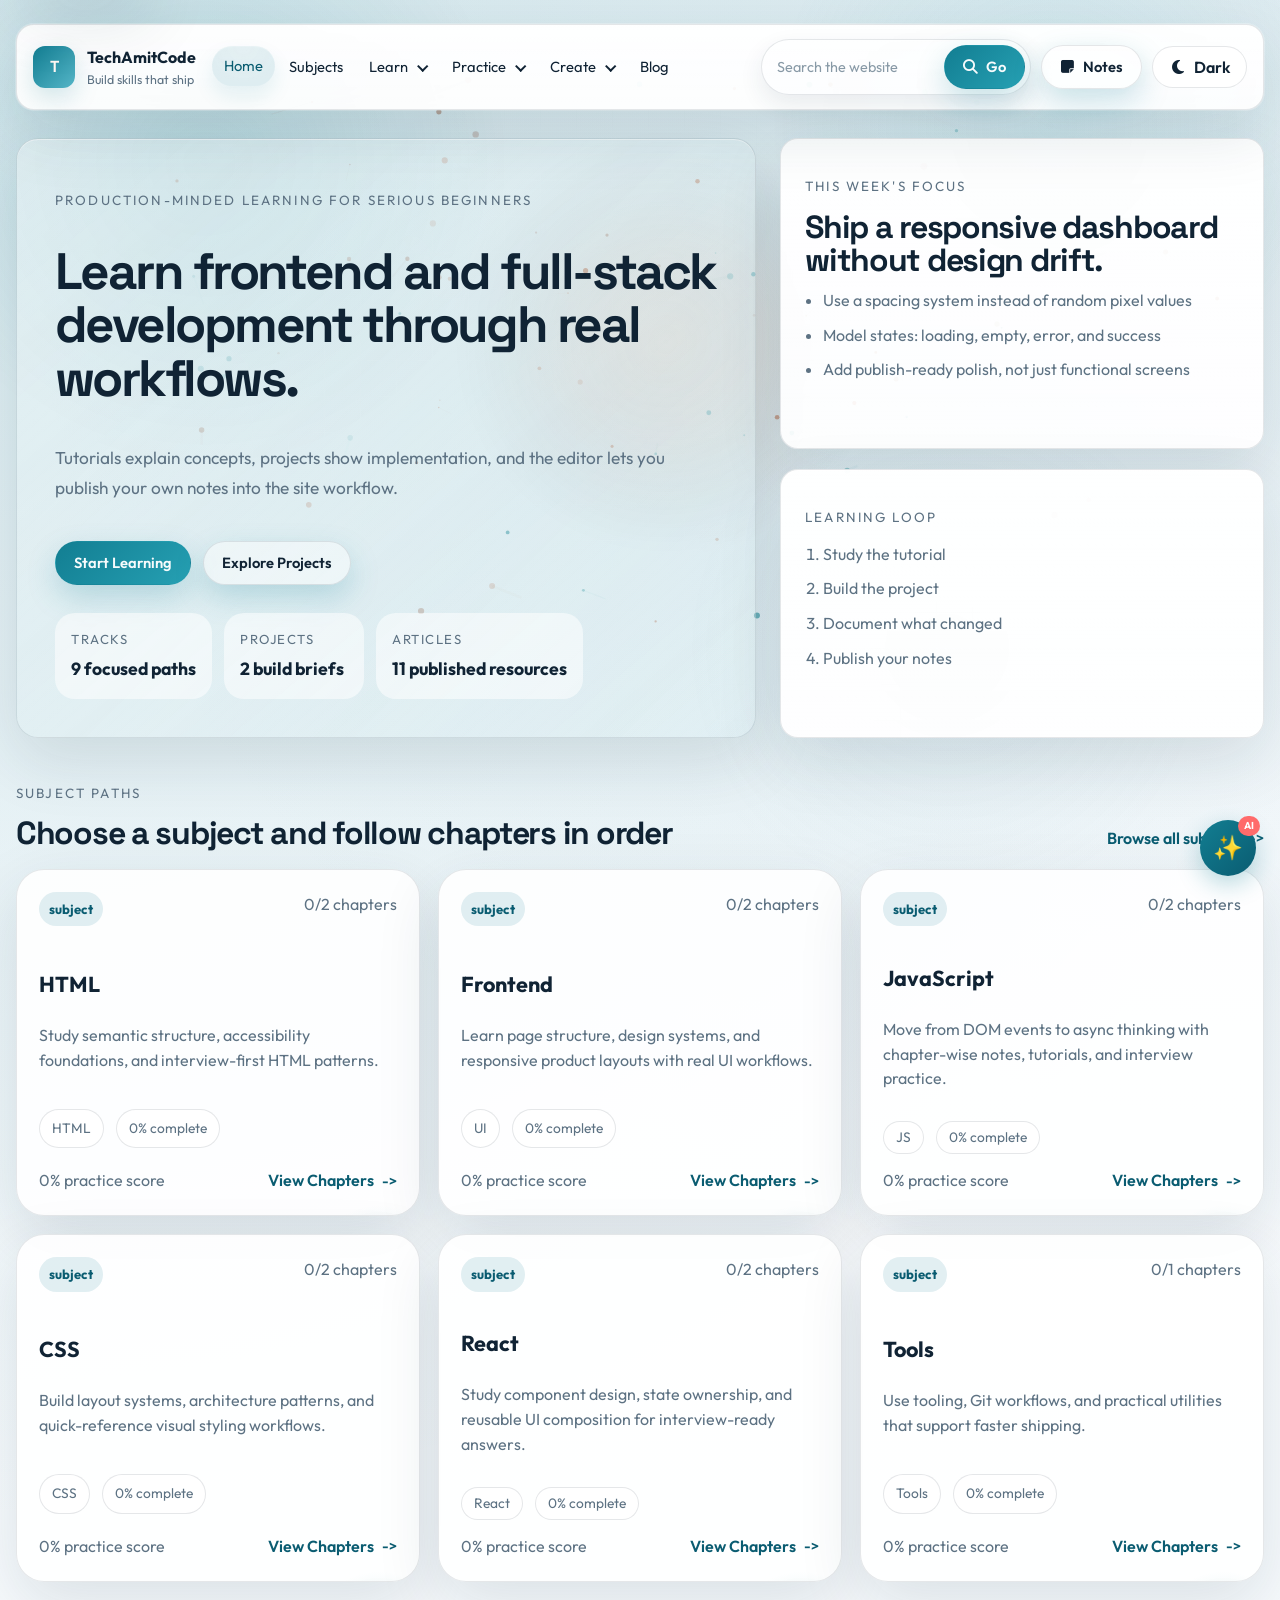
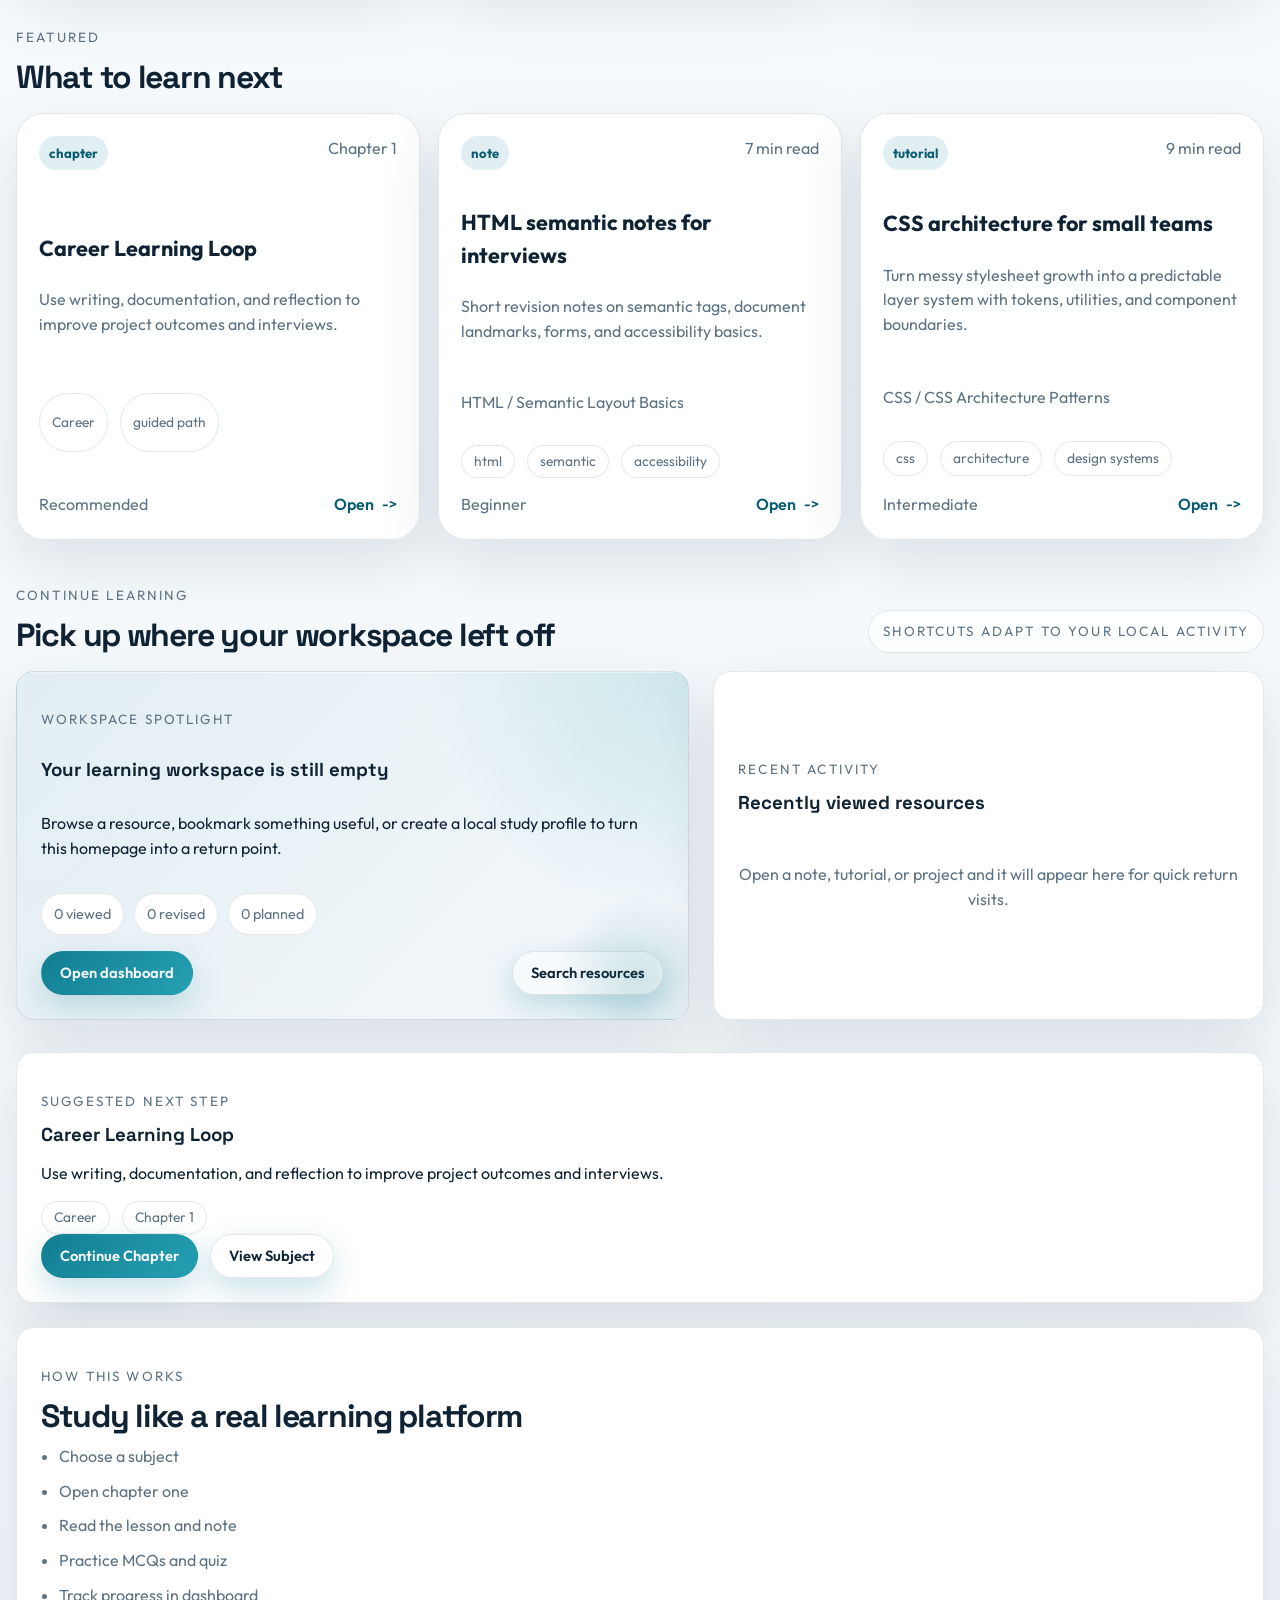
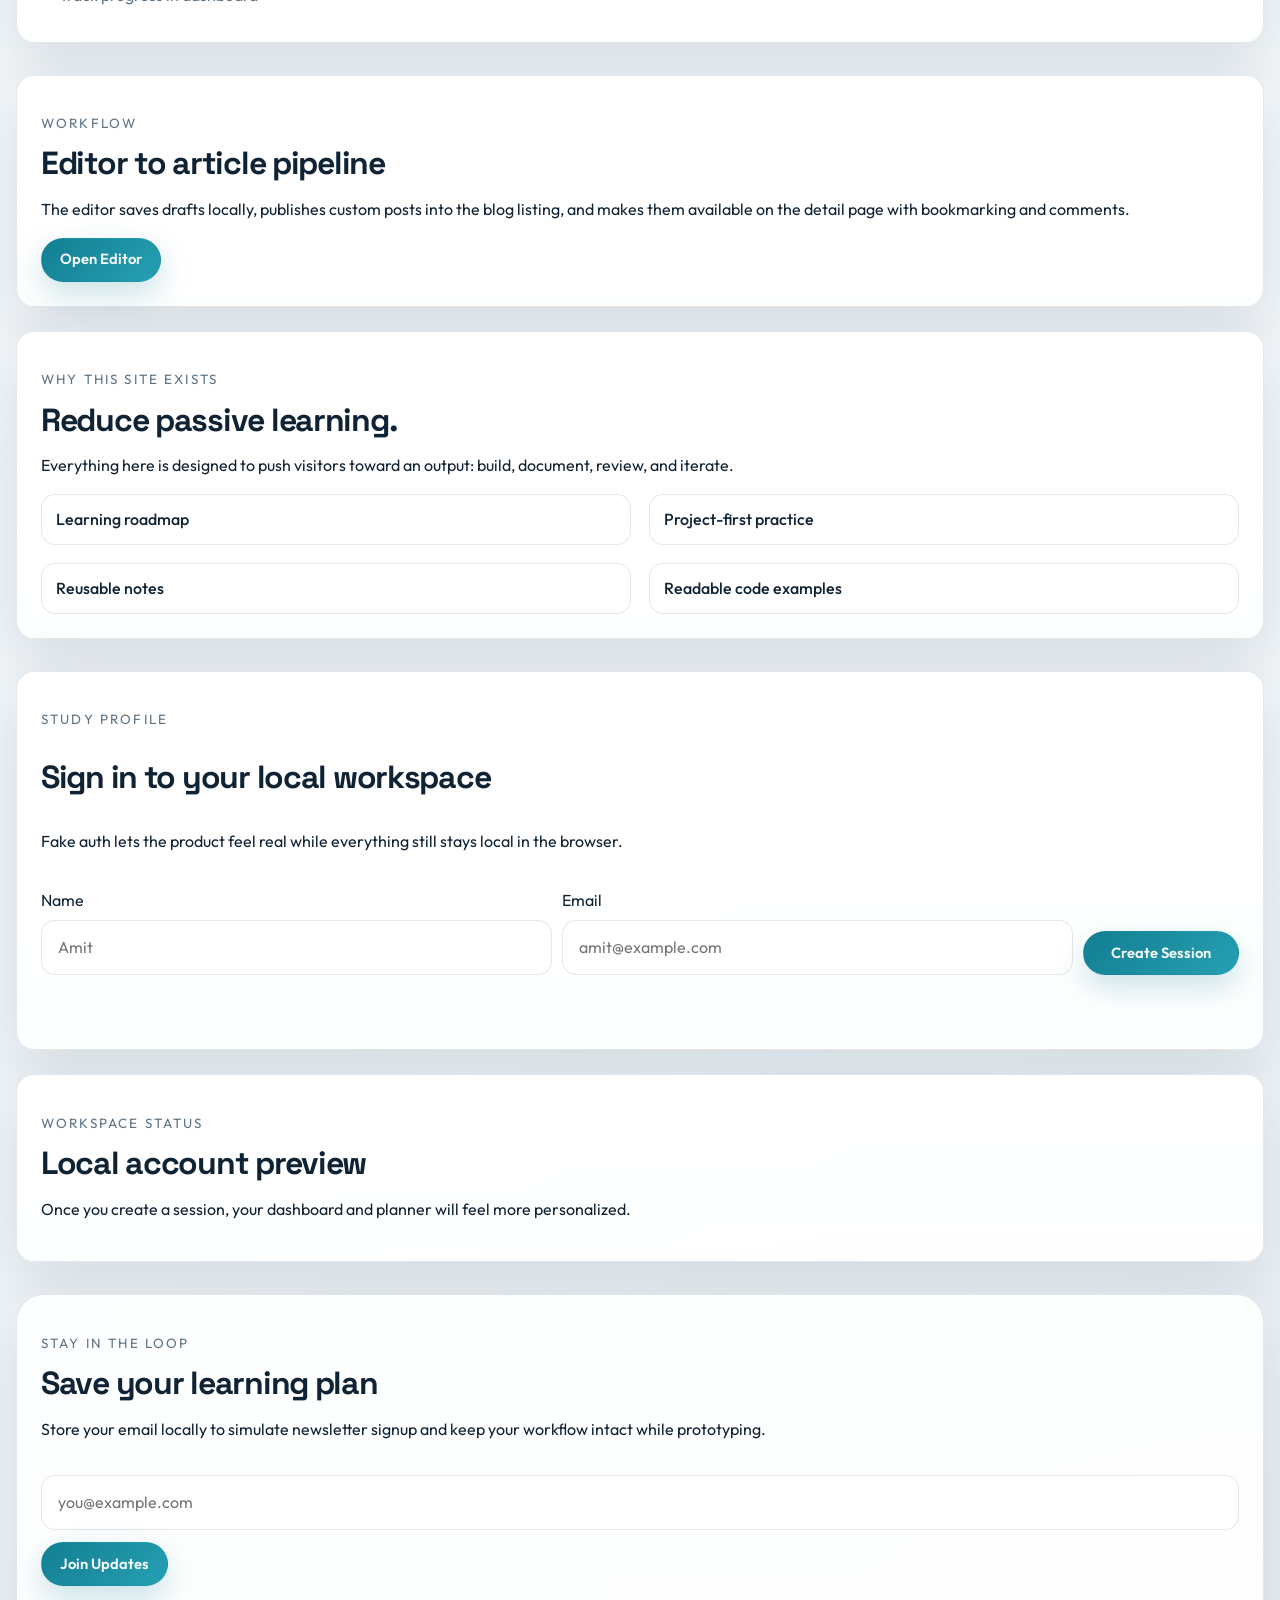
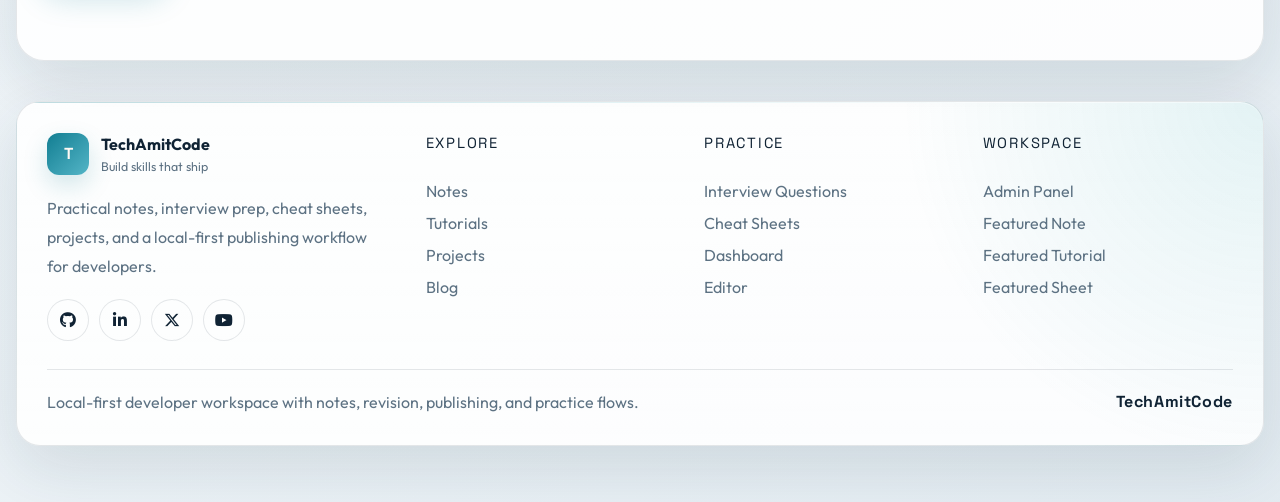
==== commit fc602df9: "Updated all files" ====
--- a/index.html
+++ b/index.html
@@ -46,6 +46,7 @@
       <div class="nav-drawer">
         <nav class="site-nav" id="siteNav" aria-label="Primary">
           <a class="nav-link" href="index.html" data-nav="home">Home</a>
+          <a class="nav-link" href="subjects.html" data-nav="subjects">Subjects</a>
           <div class="nav-group" data-nav-group="learn">
             <button class="nav-parent" type="button" data-nav-parent="learn" aria-expanded="false">
               <span>Learn</span>
@@ -99,21 +100,21 @@
             Tutorials explain concepts, projects show implementation, and the editor lets you publish your own notes into the site workflow.
           </p>
           <div class="hero-actions">
-            <a class="button" href="tutorials.html">Start Tutorials</a>
+            <a class="button" href="subjects.html">Start Learning</a>
             <a class="button button-ghost" href="projects.html">Explore Projects</a>
           </div>
           <dl class="hero-stats">
             <div>
               <dt>Tracks</dt>
-              <dd>3 focused paths</dd>
+              <dd id="heroTracksStat">0 focused paths</dd>
             </div>
             <div>
               <dt>Projects</dt>
-              <dd>8 build briefs</dd>
+              <dd id="heroProjectsStat">0 build briefs</dd>
             </div>
             <div>
               <dt>Articles</dt>
-              <dd>Live + published posts</dd>
+              <dd id="heroArticlesStat">0 published resources</dd>
             </div>
           </dl>
         </div>
@@ -143,25 +144,12 @@
       <section class="section">
         <div class="section-heading">
           <div>
-            <p class="eyebrow">Structured paths</p>
-            <h2>Move from syntax to shipping</h2>
-          </div>
-          <a class="text-link" href="tutorials.html">View all tutorials</a>
-        </div>
-        <div class="feature-grid">
-          <article class="feature-card">
-            <h3>Frontend foundations</h3>
-            <p>HTML semantics, CSS systems, layout debugging, responsive patterns, and UI composition.</p>
-          </article>
-          <article class="feature-card">
-            <h3>JavaScript workflows</h3>
-            <p>DOM state, modular code, client-side rendering, local persistence, and interactive UI behaviors.</p>
-          </article>
-          <article class="feature-card">
-            <h3>Production thinking</h3>
-            <p>Performance budgets, accessibility, architecture, content strategy, and maintainable project structure.</p>
-          </article>
-        </div>
+            <p class="eyebrow">Subject Paths</p>
+            <h2>Choose a subject and follow chapters in order</h2>
+          </div>
+          <a class="text-link" href="subjects.html">Browse all subjects</a>
+        </div>
+        <div class="content-grid" id="homeSubjectsGrid"></div>
       </section>
 
       <section class="section">
@@ -204,6 +192,25 @@
             </div>
           </article>
         </div>
+      </section>
+
+      <section class="section split-panel">
+        <article class="surface" id="homeJourneyCard">
+          <p class="eyebrow">Suggested next step</p>
+          <h2>Open a subject to begin</h2>
+          <p>Subjects, chapters, notes, and practice now work together as one guided study flow.</p>
+        </article>
+        <article class="surface">
+          <p class="eyebrow">How this works</p>
+          <h2>Study like a real learning platform</h2>
+          <ul class="check-list">
+            <li>Choose a subject</li>
+            <li>Open chapter one</li>
+            <li>Read the lesson and note</li>
+            <li>Practice MCQs and quiz</li>
+            <li>Track progress in dashboard</li>
+          </ul>
+        </article>
       </section>
 
       <section class="section split-panel">
@@ -320,6 +327,54 @@
     </footer>
   </div>
 
+  <!-- AI Assistant Floating Button -->
+  <div id="aiAssistantWidget" class="ai-assistant-widget">
+    <button class="ai-toggle-btn" id="aiToggleBtn" aria-label="Open AI Assistant" title="AI Assistant">
+      <span class="ai-icon">✨</span>
+      <span class="ai-badge">AI</span>
+    </button>
+    <div class="ai-panel" id="aiPanel" hidden>
+      <div class="ai-header">
+        <h3>AI Learning Assistant</h3>
+        <button class="ai-close-btn" id="aiCloseBtn" aria-label="Close AI Assistant">&times;</button>
+      </div>
+      <div class="ai-content">
+        <div class="ai-greeting">
+          <p>Hello! I'm your learning assistant. How can I help you today?</p>
+        </div>
+        <div class="ai-features">
+          <button class="ai-feature-btn" data-feature="quick-tips">
+            <span class="feature-icon">💡</span>
+            <span>Quick Tips</span>
+          </button>
+          <button class="ai-feature-btn" data-feature="concept-explain">
+            <span class="feature-icon">📚</span>
+            <span>Explain Concept</span>
+          </button>
+          <button class="ai-feature-btn" data-feature="code-review">
+            <span class="feature-icon">🔍</span>
+            <span>Code Review</span>
+          </button>
+          <button class="ai-feature-btn" data-feature="interview-prep">
+            <span class="feature-icon">🎯</span>
+            <span>Interview Prep</span>
+          </button>
+        </div>
+        <div class="ai-messages" id="aiMessages"></div>
+        <div class="ai-input-box">
+          <input 
+            type="text" 
+            id="aiInput" 
+            placeholder="Ask anything..." 
+            aria-label="Ask AI Assistant"
+            class="ai-input"
+          >
+          <button class="ai-send-btn" id="aiSendBtn" aria-label="Send message">Send</button>
+        </div>
+      </div>
+    </div>
+  </div>
+
   <script src="script.js"></script>
 </body>
 </html>
--- a/css/style.css
+++ b/css/style.css
@@ -980,7 +980,7 @@
 
 body[data-theme="dark"] .button {
   background: linear-gradient(135deg, var(--accent), var(--accent-strong));
-  color: #081018;
+  color:rgb(255, 255, 255);
   box-shadow: 0 10px 28px rgba(90, 228, 255, 0.2);
 }
 
@@ -1109,6 +1109,10 @@
   overflow: hidden;
 }
 
+.editor-panel {
+  overflow: visible;
+}
+
 .preview-panel::after,
 .editor-panel::after,
 .comments-panel::after,
@@ -1695,6 +1699,26 @@
   box-shadow: inset 0 1px 0 rgba(255, 255, 255, 0.46);
 }
 
+.editor-compose-card {
+  gap: 22px;
+  padding: 28px;
+  border-radius: 28px;
+  background:
+    radial-gradient(circle at top right, rgba(44, 166, 178, 0.08), transparent 28%),
+    linear-gradient(180deg, rgba(255, 255, 255, 0.22), rgba(255, 255, 255, 0.08)),
+    var(--surface-strong);
+  border-color: var(--surface-border);
+  box-shadow:
+    inset 0 1px 0 rgba(255, 255, 255, 0.46),
+    0 24px 44px rgba(20, 49, 64, 0.08);
+}
+
+.editor-compose-head {
+  align-items: center;
+  padding-bottom: 8px;
+  border-bottom: 1px solid rgba(18, 43, 58, 0.08);
+}
+
 .editor-title-field input {
   font-size: clamp(1.1rem, 2vw, 1.35rem);
   font-weight: 600;
@@ -1731,23 +1755,68 @@
   background: rgba(15, 124, 144, 0.12);
 }
 
+.writer-toolbar-sticky {
+  position: sticky;
+  top: 92px;
+  z-index: 20;
+  align-self: start;
+  padding: 14px 16px;
+  border-radius: 22px;
+  border: 1px solid var(--surface-border);
+  background:
+    linear-gradient(180deg, rgba(255, 255, 255, 0.22), rgba(255, 255, 255, 0.1)),
+    var(--surface-strong);
+  box-shadow:
+    0 14px 34px rgba(20, 49, 64, 0.08),
+    inset 0 1px 0 rgba(255, 255, 255, 0.4);
+  backdrop-filter: blur(12px);
+}
+
 .editor-tool-select,
 .editor-tool-color {
-  display: inline-flex;
+  display: inline-grid;
+  grid-template-columns: auto 1fr auto;
   align-items: center;
-  gap: 8px;
-  min-height: 40px;
-  padding: 0 12px;
-  border-radius: 999px;
+  gap: 10px;
+  min-height: 48px;
+  min-width: 172px;
+  padding: 0 14px;
+  border-radius: 16px;
   border: 1px solid var(--surface-border);
-  background: rgba(255, 255, 255, 0.56);
+  background: rgba(255, 255, 255, 0.72);
   color: var(--accent-strong);
-  box-shadow: inset 0 1px 0 rgba(255, 255, 255, 0.35);
+  box-shadow:
+    inset 0 1px 0 rgba(255, 255, 255, 0.45),
+    0 8px 18px rgba(20, 49, 64, 0.04);
+}
+
+.editor-tool-icon {
+  display: inline-grid;
+  place-items: center;
+  width: 28px;
+  height: 28px;
+  border-radius: 10px;
+  color: var(--accent-strong);
+  background: rgba(15, 124, 144, 0.08);
+}
+
+.editor-tool-meta {
+  display: inline-grid;
+  min-width: 0;
+}
+
+.editor-tool-label {
+  color: var(--text);
+  font-family: "Space Grotesk", sans-serif;
+  font-size: 0.8rem;
+  font-weight: 700;
+  letter-spacing: 0.02em;
+  text-transform: uppercase;
 }
 
 .editor-tool-select select,
 .editor-tool-color input {
-  width: auto;
+  width: 100%;
   min-height: 0;
   padding: 0;
   border: 0;
@@ -1758,26 +1827,30 @@
 .editor-tool-select select {
   color: var(--text);
   font-family: "Space Grotesk", sans-serif;
-  font-size: 0.9rem;
+  font-size: 0.95rem;
   font-weight: 600;
+  cursor: pointer;
+  appearance: none;
 }
 
 .editor-tool-color input {
-  width: 28px;
-  height: 28px;
+  width: 36px;
+  height: 36px;
   cursor: pointer;
+  border-radius: 12px;
+  overflow: hidden;
 }
 
 .writer-editor-shell {
   border: 1px solid var(--surface-border);
-  border-radius: calc(var(--radius-lg) + 6px);
+  border-radius: 30px;
   background:
     linear-gradient(180deg, rgba(255, 255, 255, 0.32), rgba(255, 255, 255, 0.08)),
     var(--surface-strong);
-  overflow: hidden;
+  overflow: visible;
   box-shadow:
     inset 0 1px 0 rgba(255, 255, 255, 0.52),
-    0 22px 40px rgba(20, 49, 64, 0.08);
+    0 28px 48px rgba(20, 49, 64, 0.08);
   transition: border-color var(--transition-smooth), box-shadow var(--transition-smooth), transform var(--transition-smooth);
 }
 
@@ -1790,19 +1863,21 @@
   box-shadow:
     inset 0 1px 0 rgba(255, 255, 255, 0.56),
     0 0 0 4px rgba(44, 166, 178, 0.08),
-    0 24px 42px rgba(20, 49, 64, 0.1);
+    0 28px 52px rgba(20, 49, 64, 0.1);
   transform: translateY(-1px);
 }
 
 .writer-editor {
-  min-height: 360px;
-  padding: 24px 26px;
+  min-height: 560px;
+  padding: 52px 62px 72px;
   outline: none;
-  line-height: 1.9;
-  font-size: 1.08rem;
+  line-height: 2;
+  font-size: 1.14rem;
   font-family: Georgia, "Times New Roman", serif;
-  letter-spacing: 0.01em;
+  letter-spacing: 0.012em;
   color: var(--text);
+  max-width: 74ch;
+  margin: 0 auto;
 }
 
 .writer-editor:empty::before {
@@ -1901,12 +1976,36 @@
   box-shadow: inset 0 1px 0 rgba(255, 255, 255, 0.03);
 }
 
+body[data-theme="dark"] .editor-compose-card {
+  background:
+    linear-gradient(180deg, rgba(255, 255, 255, 0.04), rgba(255, 255, 255, 0.015)),
+    var(--surface-strong);
+  border-color: rgba(120, 170, 208, 0.14);
+  box-shadow:
+    inset 0 1px 0 rgba(255, 255, 255, 0.03),
+    0 28px 48px rgba(0, 0, 0, 0.28);
+}
+
+body[data-theme="dark"] .editor-compose-head {
+  border-bottom-color: rgba(120, 170, 208, 0.12);
+}
+
 body[data-theme="dark"] .writer-toolbar,
 body[data-theme="dark"] .writer-editor-shell {
   background:
     linear-gradient(180deg, rgba(255, 255, 255, 0.06), rgba(255, 255, 255, 0.015)),
     #111b29;
   border-color: rgba(120, 170, 208, 0.15);
+}
+
+body[data-theme="dark"] .writer-toolbar-sticky {
+  background:
+    linear-gradient(180deg, rgba(255, 255, 255, 0.06), rgba(255, 255, 255, 0.015)),
+    #111b29;
+  border-color: rgba(120, 170, 208, 0.15);
+  box-shadow:
+    inset 0 1px 0 rgba(255, 255, 255, 0.03),
+    0 16px 30px rgba(0, 0, 0, 0.26);
 }
 
 body[data-theme="dark"] .editor-tool-button,
@@ -1918,12 +2017,18 @@
   box-shadow: inset 0 1px 0 rgba(255, 255, 255, 0.03);
 }
 
+body[data-theme="dark"] .editor-tool-icon {
+  background: rgba(86, 209, 238, 0.1);
+  color: #d9edf6;
+}
+
 body[data-theme="dark"] .editor-tool-button:hover,
 body[data-theme="dark"] .editor-tool-button:focus-visible {
   background: rgba(86, 209, 238, 0.12);
   color: var(--text);
 }
 
+body[data-theme="dark"] .editor-tool-label,
 body[data-theme="dark"] .editor-tool-select select {
   color: #eef6fb;
 }
@@ -1936,7 +2041,11 @@
 body[data-theme="dark"] .writer-editor-shell {
   box-shadow:
     inset 0 1px 0 rgba(255, 255, 255, 0.04),
-    0 22px 42px rgba(0, 0, 0, 0.24);
+    0 26px 46px rgba(0, 0, 0, 0.28);
+  background:
+    linear-gradient(180deg, rgba(255, 255, 255, 0.06), rgba(255, 255, 255, 0.015)),
+    #111b29;
+  border-color: rgba(120, 170, 208, 0.15);
 }
 
 body[data-theme="dark"] .writer-editor:empty::before {
@@ -2502,6 +2611,51 @@
   justify-self: start;
 }
 
+.detail-context-pills {
+  display: flex;
+  flex-wrap: wrap;
+  gap: 10px;
+}
+
+.chapter-outline {
+  display: grid;
+  gap: 12px;
+}
+
+.chapter-outline-item {
+  display: grid;
+  grid-template-columns: auto minmax(0, 1fr);
+  gap: 12px;
+  padding: 14px;
+  border-radius: var(--radius-md);
+  border: 1px solid var(--surface-border);
+  background: var(--surface-strong);
+}
+
+.chapter-outline-step {
+  display: inline-grid;
+  place-items: center;
+  width: 34px;
+  height: 34px;
+  border-radius: 999px;
+  background: rgba(18, 126, 146, 0.14);
+  color: var(--accent-strong);
+  font-size: 0.8rem;
+  font-weight: 700;
+  letter-spacing: 0.08em;
+}
+
+.chapter-outline-item strong {
+  display: block;
+  margin-bottom: 4px;
+}
+
+.chapter-outline-item p {
+  margin: 0;
+  color: var(--muted);
+  line-height: 1.6;
+}
+
 .question-card {
   padding: 24px;
   background:
@@ -2794,6 +2948,13 @@
   margin-top: 6px;
 }
 
+#editorInterviewFields[hidden],
+#articleOnlyFields[hidden],
+#editorTemplateTools[hidden],
+#postCodeField[hidden] {
+  display: none !important;
+}
+
 .mcq-builder .section-heading {
   margin-bottom: 2px;
 }
@@ -2908,6 +3069,264 @@
   to {
     opacity: 1;
     transform: translateY(0);
+  }
+}
+
+/* AI Assistant Widget */
+.ai-assistant-widget {
+  position: fixed;
+  bottom: 24px;
+  right: 24px;
+  z-index: 999;
+  font-family: "Outfit", sans-serif;
+}
+
+.ai-toggle-btn {
+  width: 56px;
+  height: 56px;
+  border-radius: 50%;
+  border: none;
+  background: linear-gradient(135deg, var(--accent), var(--accent-strong));
+  color: white;
+  cursor: pointer;
+  display: flex;
+  align-items: center;
+  justify-content: center;
+  gap: 4px;
+  font-size: 24px;
+  box-shadow: 0 8px 24px rgba(18, 126, 146, 0.3);
+  transition: all var(--transition-smooth);
+  position: relative;
+}
+
+.ai-toggle-btn:hover {
+  transform: scale(1.1);
+  box-shadow: 0 12px 32px rgba(18, 126, 146, 0.45);
+}
+
+.ai-toggle-btn:active {
+  transform: scale(0.95);
+}
+
+.ai-badge {
+  font-size: 10px;
+  font-weight: 700;
+  position: absolute;
+  top: -4px;
+  right: -4px;
+  background: #ff6b6b;
+  color: white;
+  padding: 2px 6px;
+  border-radius: 10px;
+}
+
+.ai-panel {
+  position: absolute;
+  bottom: 80px;
+  right: 0;
+  width: 360px;
+  max-height: 560px;
+  background: var(--surface-strong);
+  border: 1px solid var(--surface-border);
+  border-radius: var(--radius-lg);
+  box-shadow: var(--shadow);
+  display: flex;
+  flex-direction: column;
+  overflow: hidden;
+  animation: slideUp var(--transition-smooth) both;
+}
+
+.ai-panel[hidden] {
+  display: none;
+}
+
+.ai-header {
+  display: flex;
+  justify-content: space-between;
+  align-items: center;
+  padding: 16px;
+  border-bottom: 1px solid var(--surface-border);
+  background: var(--accent-soft);
+}
+
+.ai-header h3 {
+  margin: 0;
+  font-size: 16px;
+  font-weight: 600;
+  color: var(--text);
+}
+
+.ai-close-btn {
+  background: none;
+  border: none;
+  font-size: 24px;
+  cursor: pointer;
+  color: var(--text);
+  padding: 0;
+  width: 32px;
+  height: 32px;
+  display: flex;
+  align-items: center;
+  justify-content: center;
+  border-radius: 6px;
+  transition: background var(--transition);
+}
+
+.ai-close-btn:hover {
+  background: rgba(0, 0, 0, 0.1);
+}
+
+.ai-content {
+  display: flex;
+  flex-direction: column;
+  flex: 1;
+  overflow-y: auto;
+  padding: 16px;
+  gap: 12px;
+}
+
+.ai-greeting {
+  font-size: 14px;
+  color: var(--muted);
+  line-height: 1.5;
+}
+
+.ai-features {
+  display: grid;
+  grid-template-columns: repeat(2, 1fr);
+  gap: 8px;
+}
+
+.ai-feature-btn {
+  display: flex;
+  flex-direction: column;
+  align-items: center;
+  justify-content: center;
+  gap: 6px;
+  padding: 12px;
+  border: 1px solid var(--surface-border);
+  border-radius: var(--radius-md);
+  background: var(--surface);
+  cursor: pointer;
+  transition: all var(--transition);
+  font-size: 12px;
+  font-weight: 500;
+  color: var(--text);
+}
+
+.ai-feature-btn:hover {
+  background: var(--accent-soft);
+  border-color: var(--accent);
+}
+
+.feature-icon {
+  font-size: 20px;
+}
+
+.ai-messages {
+  display: flex;
+  flex-direction: column;
+  gap: 8px;
+  min-height: 60px;
+  max-height: 200px;
+  overflow-y: auto;
+}
+
+.ai-message {
+  padding: 10px 12px;
+  border-radius: 8px;
+  font-size: 13px;
+  line-height: 1.4;
+  word-wrap: break-word;
+}
+
+.ai-message.user {
+  background: var(--accent-soft);
+  color: var(--accent-strong);
+  margin-left: 20px;
+  text-align: right;
+}
+
+.ai-message.assistant {
+  background: rgba(0, 0, 0, 0.05);
+  color: var(--text);
+  margin-right: 20px;
+}
+
+.ai-input-box {
+  display: flex;
+  gap: 8px;
+  padding-top: 8px;
+  border-top: 1px solid var(--surface-border);
+}
+
+.ai-input {
+  flex: 1;
+  padding: 10px 12px;
+  border: 1px solid var(--surface-border);
+  border-radius: 6px;
+  background: var(--surface);
+  color: var(--text);
+  font-size: 13px;
+  font-family: inherit;
+  transition: border-color var(--transition);
+}
+
+.ai-input:focus {
+  outline: none;
+  border-color: var(--accent);
+  background: var(--surface-strong);
+}
+
+.ai-send-btn {
+  padding: 10px 16px;
+  border: none;
+  border-radius: 6px;
+  background: var(--accent);
+  color: white;
+  cursor: pointer;
+  font-size: 13px;
+  font-weight: 600;
+  transition: all var(--transition);
+}
+
+.ai-send-btn:hover {
+  background: var(--accent-strong);
+}
+
+.ai-send-btn:active {
+  transform: scale(0.95);
+}
+
+@keyframes slideUp {
+  from {
+    opacity: 0;
+    transform: translateY(20px);
+  }
+  to {
+    opacity: 1;
+    transform: translateY(0);
+  }
+}
+
+@media (max-width: 480px) {
+  .ai-assistant-widget {
+    bottom: 16px;
+    right: 16px;
+  }
+
+  .ai-toggle-btn {
+    width: 48px;
+    height: 48px;
+    font-size: 20px;
+  }
+
+  .ai-panel {
+    width: 100vw;
+    max-width: calc(100vw - 32px);
+    bottom: 64px;
+    right: -16px;
+    max-height: 50vh;
   }
 }
 
@@ -2999,11 +3418,30 @@
   border-radius: var(--radius-lg);
   background: var(--surface-strong);
   border: 1px solid var(--surface-border);
+  display: grid;
+  gap: 10px;
+}
+
+.comment-item-head {
+  display: flex;
+  justify-content: space-between;
+  gap: 12px;
+  align-items: center;
+  flex-wrap: wrap;
 }
 
 .comment-item strong {
   display: block;
-  margin-bottom: 6px;
+}
+
+.comment-item-head span {
+  color: var(--muted);
+  font-size: 0.9rem;
+}
+
+.comment-item p {
+  margin: 0;
+  line-height: 1.75;
 }
 
 .empty-state {
@@ -3565,6 +4003,105 @@
   }
 }
 
+.card-path,
+.breadcrumb,
+.subject-meta-row,
+.chapter-nav {
+  display: flex;
+  flex-wrap: wrap;
+  gap: 0.75rem;
+}
+
+.breadcrumb {
+  align-items: center;
+  margin-bottom: 1rem;
+  color: var(--muted);
+  font-size: 0.95rem;
+}
+
+.breadcrumb a {
+  color: inherit;
+  text-decoration: none;
+}
+
+.chapter-layout {
+  display: grid;
+  grid-template-columns: minmax(0, 1.6fr) minmax(280px, 1fr);
+  gap: 1.25rem;
+}
+
+.chapter-resource-block,
+.practice-panel {
+  display: grid;
+  gap: 0.9rem;
+}
+
+.chapter-resource-block {
+  padding: 1.2rem;
+  border-radius: calc(var(--radius-lg) + 2px);
+}
+
+.chapter-resource-block-lesson,
+.chapter-resource-block-primary {
+  gap: 1rem;
+}
+
+.chapter-resource-block-primary {
+  background:
+    radial-gradient(circle at top right, rgba(86, 209, 238, 0.12), transparent 28%),
+    linear-gradient(180deg, rgba(255, 255, 255, 0.04), rgba(255, 255, 255, 0.015)),
+    var(--surface-strong);
+}
+
+.chapter-resource-block .card-excerpt {
+  margin: 0;
+}
+
+.chapter-resource-block .article-body {
+  max-width: 78ch;
+  font-size: 1rem;
+  line-height: 1.9;
+}
+
+.chapter-resource-block .article-body p {
+  color: var(--text);
+}
+
+.chapter-side-block {
+  margin-top: 1rem;
+}
+
+.chapter-nav {
+  justify-content: space-between;
+}
+
+#chapterPracticeSection[hidden],
+#chapterQuestionsSection[hidden] {
+  display: none;
+}
+
+#chapterPracticeSection .empty-state,
+#chapterQuestionsSection .empty-state,
+#chapterTutorials .empty-state,
+#chapterCheatsheets .empty-state {
+  margin: 0;
+  padding: 1rem 1.1rem;
+  border: 1px dashed var(--surface-border);
+  border-radius: var(--radius-md);
+  background: rgba(255, 255, 255, 0.02);
+  text-align: left;
+}
+
+@media (max-width: 900px) {
+  .chapter-layout {
+    grid-template-columns: 1fr;
+  }
+
+  .chapter-nav {
+    flex-direction: column;
+  }
+}
+
 @media print {
   body {
     background: #fff;
